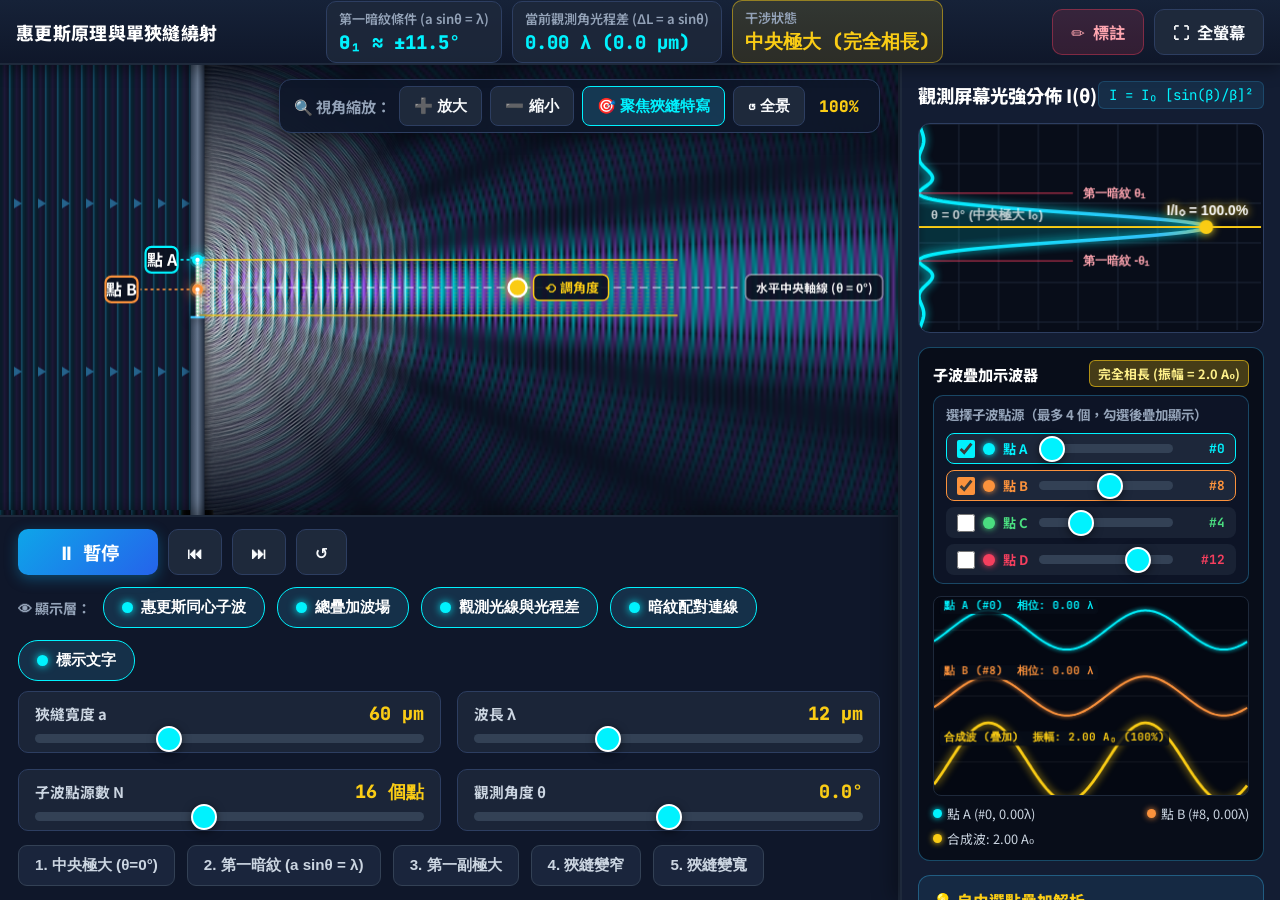
==== huygens-diffraction/index.html @ 98beb850 "Add files via upload" ====
<!DOCTYPE html>
<html lang="zh-TW">

<head>
  <meta charset="UTF-8">
  <meta name="viewport" content="width=device-width, initial-scale=1.0, user-scalable=no">
  <title>單狹縫繞射與惠更斯原理 - 數位黑板教學互動系統</title>
  <link rel="stylesheet" href="style.css">
  <link rel="preconnect" href="https://fonts.googleapis.com">
  <link rel="preconnect" href="https://fonts.gstatic.com" crossorigin>
  <link
    href="https://fonts.googleapis.com/css2?family=Noto+Sans+TC:wght@400;500;700;900&family=JetBrains+Mono:wght@500;700&display=swap"
    rel="stylesheet">
</head>

<body class="dark-board">
  <!-- 頂部黑板導覽與教學狀態列 -->
  <header class="blackboard-header">
    <div class="header-left">

      <h1 class="main-title">惠更斯原理與單狹縫繞射</h1>
    </div>

    <!-- 頂部即時物理狀態指標 -->
    <div class="header-metrics">
      <div class="metric-card" id="metric-condition">
        <span class="metric-label">第一暗紋條件 (a sinθ = λ)</span>
        <span class="metric-val" id="val-first-min">θ₁ ≈ 11.5°</span>
      </div>
      <div class="metric-card" id="metric-path-diff">
        <span class="metric-label">當前觀測角光程差 (ΔL = a sinθ)</span>
        <span class="metric-val" id="val-path-diff">0.00 λ</span>
      </div>
      <div class="metric-card highlight-metric" id="metric-status">
        <span class="metric-label">干涉狀態</span>
        <span class="metric-val" id="val-interference">中央極大 (完全相長)</span>
      </div>
    </div>

    <div class="header-actions">
      <button id="btn-chalk-mode" class="touch-btn mode-btn" title="切換黑板畫筆標註模式">
        <span class="icon">✏️</span> 標註
      </button>
      <button id="btn-fullscreen" class="touch-btn action-btn" title="切換全螢幕展示">
        <span class="icon">⛶</span> 全螢幕
      </button>
    </div>
  </header>

  <!-- 主操作舞台 -->
  <main class="main-stage">
    <!-- 左側主要舞台 (模擬視圖 + 底部控制面板，控制面板寬度僅延伸至中間區域) -->
    <div class="left-stage">
      <!-- 模擬視圖主畫布容器 -->
      <div class="simulation-container" id="sim-container">
        <!-- 主波動畫布 -->
        <canvas id="wave-canvas"></canvas>

        <!-- 黑板畫筆標註層 (老師手寫塗鴉專用) -->
        <canvas id="drawing-canvas"></canvas>

        <!-- 角度與波前引導懸浮圖層 (去除狹縫開口a標示，視野極簡清爽) -->
        <div class="overlay-hud" id="overlay-hud">

        </div>

        <!-- 狹縫特寫與縮放觸控工具列 (專為數位黑板放大觀察設計) -->
        <div class="zoom-toolbar" id="zoom-toolbar">
          <span class="zoom-toolbar-label">🔍 視角縮放：</span>
          <button id="btn-zoom-in" class="zoom-btn" title="放大狹縫區域">➕ 放大</button>
          <button id="btn-zoom-out" class="zoom-btn" title="縮小視角">➖ 縮小</button>
          <button id="btn-focus-slit" class="zoom-btn highlight-zoom" title="特寫放大觀察狹縫開口處 (2.2x)">🎯 聚焦狹縫特寫</button>
          <button id="btn-zoom-reset" class="zoom-btn" title="恢復全景視角">↺ 全景</button>
          <span class="zoom-level-badge" id="zoom-level-text">100%</span>
        </div>

        <!-- 底部非遮擋式教學重點浮動橫幅 (避開主要波場與光線路徑) -->
        <div class="bottom-hud-banner" id="bottom-hud-banner" style="display: none;">
          <span class="banner-badge" id="banner-badge">★ 暗紋相消條件</span>
          <span class="banner-content" id="banner-text">上半部每一點與下半部距離 a/2 的對應點，光程差皆為 λ/2 (相差半波長，反相 180° 完全相消)！</span>
        </div>

        <!-- 浮動黑板板書工具列 (當開啟標註時顯示) -->
        <div class="chalk-toolbar" id="chalk-toolbar" style="display: none;">
          <span class="toolbar-title">🎨 黑板筆觸：</span>
          <button class="color-dot active" data-color="#ffea00" style="background: #ffea00;" title="黃色粉筆"></button>
          <button class="color-dot" data-color="#00f2fe" style="background: #00f2fe;" title="青藍色光線"></button>
          <button class="color-dot" data-color="#ff007f" style="background: #ff007f;" title="粉紅重點筆"></button>
          <button class="color-dot" data-color="#ffffff" style="background: #ffffff;" title="白粉筆"></button>
          <div class="toolbar-sep"></div>
          <button id="btn-clear-chalk" class="touch-btn mini-btn">🧹 清除板書</button>
          <button id="btn-close-chalk" class="touch-btn mini-btn close-btn">✕ 結束板書</button>
        </div>
      </div>

      <!-- 底部大觸控控制面板 (僅佔左側/中間區域，右下方空間保留給右側分析面板) -->
      <footer class="blackboard-controls">
        <!-- 播放控制大按鈕組與視覺圖層開關 (第一列緊湊排布) -->
        <div class="controls-top-row">
          <div class="control-group playback-group">
            <button id="btn-play-pause" class="touch-btn primary-btn" title="播放 / 暫停動畫 (快速鍵：空白鍵 Space)">
              <span class="btn-icon" id="play-icon">⏸</span>
              <span class="btn-text" id="play-text">暫停</span>
            </button>
            <button id="btn-step-prev" class="touch-btn sub-btn" title="上一波形相位微調 (快速鍵：← 方向鍵)">
              ⏮
            </button>
            <button id="btn-step-next" class="touch-btn sub-btn" title="下一波形相位微調 (快速鍵：→ 方向鍵)">
              ⏭
            </button>
            <button id="btn-reset" class="touch-btn sub-btn" title="波形重設 (快速鍵：R)">
              ↺
            </button>
          </div>

          <!-- 視覺顯示模式切換 -->
          <div class="control-group view-modes">
            <span class="group-title">👁 顯示層：</span>
            <button class="toggle-pill active" id="toggle-wavelets" data-layer="wavelets">
              <span class="pill-dot"></span> 惠更斯同心子波
            </button>
            <button class="toggle-pill active" id="toggle-wavefield" data-layer="wavefield">
              <span class="pill-dot"></span> 總疊加波場
            </button>
            <button class="toggle-pill active" id="toggle-rays" data-layer="rays">
              <span class="pill-dot"></span> 觀測光線與光程差
            </button>
            <button class="toggle-pill active" id="toggle-pairing" data-layer="pairing">
              <span class="pill-dot"></span> 暗紋配對連線
            </button>
            <button class="toggle-pill active" id="toggle-labels" data-layer="labels">
              <span class="pill-dot"></span> 標示文字
            </button>
          </div>
        </div>

        <!-- 核心參數調節滑桿 (大按鈕、大把手，適合手指觸控) -->
        <div class="control-group sliders-group">
          <!-- 狹縫寬度 a -->
          <div class="slider-item">
            <div class="slider-header">
              <label for="slider-a">狹縫寬度 a</label>
              <span class="slider-val" id="val-a">60 μm</span>
            </div>
            <input type="range" id="slider-a" min="20" max="140" step="2" value="60" class="touch-slider">
          </div>

          <!-- 光波波長 λ -->
          <div class="slider-item">
            <div class="slider-header">
              <label for="slider-lambda">波長 λ</label>
              <span class="slider-val" id="val-lambda">12 μm</span>
            </div>
            <input type="range" id="slider-lambda" min="6" max="24" step="1" value="12" class="touch-slider">
          </div>

          <!-- 惠更斯子波點源數 N -->
          <div class="slider-item">
            <div class="slider-header">
              <label for="slider-n">子波點源數 N</label>
              <span class="slider-val" id="val-n">16 個點</span>
            </div>
            <input type="range" id="slider-n" min="4" max="32" step="2" value="16" class="touch-slider">
          </div>

          <!-- 觀測角度 θ -->
          <div class="slider-item">
            <div class="slider-header">
              <label for="slider-theta">觀測角度 θ</label>
              <span class="slider-val" id="val-theta">0.0°</span>
            </div>
            <input type="range" id="slider-theta" min="-35" max="35" step="0.1" value="0" class="touch-slider">
          </div>
        </div>

        <!-- 一鍵教學預設情境 (課堂直接點擊切換講課重點) -->
        <div class="control-group presets-group">
          <button class="preset-btn" id="preset-center" data-preset="center">
            1. 中央極大 (θ=0°)
          </button>
          <button class="preset-btn" id="preset-min1" data-preset="min1">
            2. 第一暗紋 (a sinθ = λ)
          </button>
          <button class="preset-btn" id="preset-max1" data-preset="max1">
            3. 第一副極大
          </button>
          <button class="preset-btn" id="preset-narrow" data-preset="narrow">
            4. 狹縫變窄
          </button>
          <button class="preset-btn" id="preset-wide" data-preset="wide">
            5. 狹縫變寬
          </button>
        </div>
      </footer>
    </div>

    <!-- 右側屏幕光強與干涉條紋圖 (向下延伸至視窗底部，大幅釋放右下方空間) -->
    <aside class="screen-panel">
      <div class="panel-header">
        <span class="panel-title">觀測屏幕光強分佈 I(θ)</span>
        <span class="formula-tag">I = I₀ [sin(β)/β]²</span>
      </div>

      <!-- 屏幕光強強度曲線圖 -->
      <div class="intensity-chart-wrap">
        <canvas id="intensity-canvas"></canvas>
      </div>

      <!-- 自由選點子波疊加示波器 (最多4點自由選取，勾選後疊加顯示) -->
      <div class="cancellation-scope-wrap" id="scope-wrap">
        <div class="scope-header">
          <span class="scope-title">子波疊加示波器</span>
          <span class="scope-badge" id="scope-badge">選點觀察</span>
        </div>

        <!-- 4個自由選點控制器 -->
        <div class="free-points-panel" id="free-points-panel">
          <div class="free-points-header">
            <span class="free-points-title">選擇子波點源（最多 4 個，勾選後疊加顯示）</span>
          </div>
          <div class="free-points-grid" id="free-points-grid">
            <!-- 4個點位控制列，由 JS 動態生成 -->
          </div>
        </div>

        <canvas id="scope-canvas" height="200"></canvas>
        <div class="scope-legend" id="scope-legend">
          <!-- 圖例將由 JS 動態更新 -->
        </div>
      </div>

      <!-- 幾何配對分析教學卡片 -->
      <div class="explanation-card" id="explanation-card">
        <div class="card-title">&#128161; 自由選點疊加解析</div>
        <p class="card-desc" id="pairing-text">
          <strong>&#8226; 選取任意子波點源：</strong>可勾選 1～4 個不同位置的點源，觀察其波形與疊加結果。<br>
          <strong>&#8226; 光程差決定相位：</strong>兩點間距離 d，到達遠方角度 θ 時，光程差 ΔL = d·sinθ。<br>
          <strong>&#8226; 第一暗紋條件 (a·sinθ = λ)：</strong>相距 a/2 的兩點光程差恰好為 <code>λ/2</code>，反相相消！<br>
          <strong>&#8226; 第二暗紋 (a·sinθ = 2λ)：</strong>相距 a/2 的兩點光程差為 <code>λ</code>，<strong>同相相長</strong>！
        </p>
      </div>
    </aside>
  </main>

  <script src="app.js"></script>
</body>

</html>
---- huygens-diffraction/style.css ----
/* 數位黑板專屬高對比深色主題與排版系統 */
:root {
  --bg-chalkboard: #0b1120;
  --bg-panel: #131d33;
  --bg-card: rgba(30, 41, 59, 0.85);
  --border-card: #2d3e61;
  --border-focus: #38bdf8;
  
  --text-main: #f8fafc;
  --text-muted: #94a3b8;
  --text-highlight: #38bdf8;

  --accent-cyan: #00f2fe;
  --accent-blue: #4facfe;
  --accent-yellow: #facc15;
  --accent-orange: #fb923c;
  --accent-green: #4ade80;
  --accent-pink: #f43f5e;
  --accent-violet: #a855f7;

  --slit-wall: #64748b;
  --ray-color: rgba(250, 204, 21, 0.85);
  --font-sans: 'Noto Sans TC', system-ui, -apple-system, sans-serif;
  --font-mono: 'JetBrains Mono', monospace;
}

* {
  box-sizing: border-box;
  margin: 0;
  padding: 0;
  user-select: none;
  -webkit-user-select: none;
  touch-action: manipulation;
}

html, body {
  width: 100vw;
  height: 100vh;
  overflow: hidden;
  background-color: var(--bg-chalkboard);
  color: var(--text-main);
  font-family: var(--font-sans);
  display: flex;
  flex-direction: column;
}

/* 頂部黑板標頭 */
.blackboard-header {
  min-height: 60px;
  max-height: 72px;
  height: auto;
  flex-shrink: 0;
  background: linear-gradient(180deg, #162238 0%, #0f172a 100%);
  border-bottom: 2px solid #1e293b;
  display: flex;
  align-items: center;
  justify-content: space-between;
  padding: 0 16px;
  gap: 12px;
  box-shadow: 0 4px 16px rgba(0, 0, 0, 0.4);
  z-index: 20;
  overflow: hidden;
}

.header-left {
  display: flex;
  align-items: center;
  gap: 10px;
  flex-shrink: 1;
  min-width: 0;
  overflow: hidden;
}

.logo-badge {
  display: flex;
  align-items: center;
  gap: 8px;
  background: rgba(56, 189, 248, 0.12);
  border: 1px solid rgba(56, 189, 248, 0.3);
  padding: 6px 14px;
  border-radius: 24px;
}

.chalk-icon {
  font-size: 1.3rem;
  color: var(--accent-cyan);
}

.logo-title {
  font-size: 0.88rem;
  font-weight: 700;
  letter-spacing: 0.5px;
  color: var(--accent-cyan);
}

.main-title {
  font-size: clamp(0.85rem, 1.4vw, 1.35rem);
  font-weight: 800;
  letter-spacing: 0.3px;
  color: #ffffff;
  white-space: nowrap;
  overflow: hidden;
  text-overflow: ellipsis;
}

/* 頂部即時物理指標卡片 (加大字體，教室後方一目了然) */
.header-metrics {
  display: flex;
  align-items: center;
  gap: 10px;
  flex-shrink: 1;
}

.metric-card {
  background: var(--bg-card);
  border: 1.5px solid var(--border-card);
  border-radius: 10px;
  padding: 7px 12px;
  display: flex;
  flex-direction: column;
  min-width: 145px;
  flex-shrink: 1;
}

.metric-label {
  font-size: 0.82rem;
  color: var(--text-muted);
  font-weight: 600;
  margin-bottom: 2px;
}

.metric-val {
  font-family: var(--font-mono);
  font-size: 1.18rem;
  font-weight: 800;
  color: var(--accent-cyan);
}

.highlight-metric {
  border-color: rgba(250, 204, 21, 0.5);
  background: rgba(250, 204, 21, 0.12);
}
.highlight-metric .metric-val {
  color: var(--accent-yellow);
}

/* 頂部功能按鈕 */
.header-actions {
  display: flex;
  gap: 10px;
}

.touch-btn {
  display: inline-flex;
  align-items: center;
  justify-content: center;
  gap: 8px;
  border: none;
  border-radius: 10px;
  cursor: pointer;
  font-family: var(--font-sans);
  font-weight: 700;
  font-size: 1.02rem;
  padding: 10px 18px;
  min-height: 46px;
  transition: all 0.15s ease-out;
}

.mode-btn {
  background: rgba(244, 63, 94, 0.15);
  color: #fda4af;
  border: 1.5px solid rgba(244, 63, 94, 0.4);
}
.mode-btn:hover, .mode-btn.active {
  background: var(--accent-pink);
  color: #fff;
  border-color: var(--accent-pink);
  box-shadow: 0 0 14px rgba(244, 63, 94, 0.5);
}

.action-btn {
  background: #1e293b;
  color: var(--text-main);
  border: 1.5px solid var(--border-card);
}
.action-btn:hover {
  background: #334155;
  border-color: #64748b;
}

/* 主操作舞台 (左側舞台 + 右側屏幕) */
.main-stage {
  flex: 1;
  display: flex;
  position: relative;
  overflow: hidden;
  background-color: var(--bg-chalkboard);
}

/* 左側主要舞台 (模擬視圖 + 底部控制面板) */
.left-stage {
  flex: 1;
  display: flex;
  flex-direction: column;
  overflow: hidden;
  min-width: 0;
  border-right: 2px solid #1e293b;
}

.simulation-container {
  flex: 1;
  position: relative;
  background: radial-gradient(circle at 35% 50%, #0d1527 0%, #070c17 100%);
  overflow: hidden;
  cursor: grab;
  min-height: 0;
}
.simulation-container:active {
  cursor: grabbing;
}

#wave-canvas, #drawing-canvas {
  position: absolute;
  top: 0;
  left: 0;
  width: 100%;
  height: 100%;
  display: block;
}

#drawing-canvas {
  pointer-events: none;
  z-index: 10;
}
#drawing-canvas.drawing-active {
  pointer-events: auto;
  cursor: crosshair;
}

/* 浮動 HUD 標籤 (加大字體) */
.overlay-hud {
  position: absolute;
  top: 14px;
  left: 18px;
  z-index: 8;
  pointer-events: none;
  display: flex;
  gap: 16px;
}

.wave-incoming-badge, .slit-badge {
  background: rgba(15, 23, 42, 0.85);
  border: 1.5px solid rgba(56, 189, 248, 0.35);
  padding: 8px 16px;
  border-radius: 10px;
  font-size: 1rem;
  font-weight: 700;
  color: var(--accent-cyan);
  backdrop-filter: blur(8px);
}

/* 狹縫視角縮放工具列 */
.zoom-toolbar {
  position: absolute;
  top: 14px;
  right: 18px;
  z-index: 12;
  display: flex;
  align-items: center;
  gap: 8px;
  background: rgba(15, 23, 42, 0.92);
  border: 1.5px solid #2d3e61;
  border-radius: 12px;
  padding: 6px 14px;
  backdrop-filter: blur(10px);
  box-shadow: 0 4px 16px rgba(0, 0, 0, 0.45);
}

.zoom-toolbar-label {
  font-size: 0.95rem;
  font-weight: 700;
  color: var(--text-muted);
}

.zoom-btn {
  background: #1e293b;
  color: var(--text-main);
  border: 1px solid var(--border-card);
  border-radius: 8px;
  padding: 6px 14px;
  font-size: 0.95rem;
  font-weight: 700;
  cursor: pointer;
  transition: all 0.15s ease;
  min-height: 40px;
}
.zoom-btn:hover {
  background: #334155;
  border-color: var(--accent-cyan);
}
.highlight-zoom {
  background: rgba(56, 189, 248, 0.2);
  color: var(--accent-cyan);
  border-color: var(--accent-cyan);
}
.highlight-zoom:hover {
  background: var(--accent-cyan);
  color: #0b1120;
}
.zoom-level-badge {
  font-family: var(--font-mono);
  font-size: 1rem;
  font-weight: 800;
  color: var(--accent-yellow);
  min-width: 52px;
  text-align: center;
}

/* 底部非遮擋式教學浮動橫幅 */
.bottom-hud-banner {
  position: absolute;
  bottom: 16px;
  left: 20px;
  right: 20px;
  max-width: 820px;
  z-index: 12;
  background: rgba(15, 23, 42, 0.94);
  border: 1.5px solid rgba(244, 63, 94, 0.65);
  border-radius: 12px;
  padding: 10px 18px;
  display: flex;
  align-items: center;
  gap: 14px;
  backdrop-filter: blur(10px);
  box-shadow: 0 6px 20px rgba(0, 0, 0, 0.5);
  pointer-events: none;
}

.banner-badge {
  background: rgba(244, 63, 94, 0.25);
  border: 1px solid rgba(244, 63, 94, 0.6);
  color: #fda4af;
  font-size: 0.95rem;
  font-weight: 800;
  padding: 4px 10px;
  border-radius: 6px;
  white-space: nowrap;
}

.banner-content {
  font-size: 1.02rem;
  font-weight: 600;
  color: #f1f5f9;
  line-height: 1.45;
}

/* 黑板塗鴉工具列 */
.chalk-toolbar {
  position: absolute;
  top: 66px;
  right: 18px;
  z-index: 25;
  background: rgba(15, 23, 42, 0.94);
  border: 2px solid var(--accent-pink);
  border-radius: 14px;
  padding: 10px 16px;
  display: flex;
  align-items: center;
  gap: 12px;
  box-shadow: 0 8px 24px rgba(0, 0, 0, 0.6);
  backdrop-filter: blur(12px);
}

.toolbar-title {
  font-size: 0.95rem;
  font-weight: 700;
  color: #fff;
}

.color-dot {
  width: 34px;
  height: 34px;
  border-radius: 50%;
  border: 2px solid transparent;
  cursor: pointer;
  transition: transform 0.15s ease;
}
.color-dot.active {
  transform: scale(1.22);
  border-color: #ffffff;
  box-shadow: 0 0 10px rgba(255, 255, 255, 0.8);
}

.toolbar-sep {
  width: 1px;
  height: 24px;
  background: rgba(255, 255, 255, 0.2);
}

.mini-btn {
  padding: 6px 12px;
  font-size: 0.9rem;
  min-height: 36px;
  background: #334155;
  color: #fff;
}
.mini-btn:hover {
  background: #475569;
}
.close-btn {
  background: rgba(244, 63, 94, 0.2);
  color: #fda4af;
  border: 1px solid rgba(244, 63, 94, 0.5);
}

/* 右側屏幕光強面板 (延伸至視窗底部，大幅釋放右下方空間) */
.screen-panel {
  width: 440px;
  background: var(--bg-panel);
  border-left: 2px solid #1e293b;
  display: flex;
  flex-direction: column;
  padding: 16px;
  gap: 14px;
  z-index: 15;
  box-shadow: -6px 0 20px rgba(0, 0, 0, 0.35);
  overflow-y: auto;
  flex-shrink: 0;
}

.screen-panel::-webkit-scrollbar {
  width: 6px;
}
.screen-panel::-webkit-scrollbar-thumb {
  background: #334155;
  border-radius: 3px;
}

.panel-header {
  display: flex;
  justify-content: space-between;
  align-items: center;
}

.panel-title {
  font-size: 1.15rem;
  font-weight: 800;
  color: #ffffff;
}

.formula-tag {
  font-family: var(--font-mono);
  font-size: 0.88rem;
  color: var(--accent-cyan);
  background: rgba(56, 189, 248, 0.1);
  padding: 4px 10px;
  border-radius: 6px;
  border: 1px solid rgba(56, 189, 248, 0.2);
}

/* 光強曲線繪製區 (放大) */
.intensity-chart-wrap {
  min-height: 210px;
  max-height: 260px;
  background: #080d19;
  border: 1px solid var(--border-card);
  border-radius: 12px;
  position: relative;
  overflow: hidden;
}

#intensity-canvas {
  width: 100%;
  height: 100%;
  display: block;
}

/* 子波疊加示波器 (自由選點，加高至 200px) */
.cancellation-scope-wrap {
  background: #080d19;
  border: 1.5px solid rgba(56, 189, 248, 0.35);
  border-radius: 12px;
  padding: 12px 14px;
  display: flex;
  flex-direction: column;
  gap: 8px;
}

.scope-header {
  display: flex;
  justify-content: space-between;
  align-items: center;
}

.scope-title {
  font-size: 0.95rem;
  font-weight: 800;
  color: #ffffff;
}

.scope-badge {
  font-size: 0.8rem;
  font-weight: 700;
  padding: 3px 8px;
  border-radius: 6px;
  background: rgba(244, 63, 94, 0.25);
  color: #fda4af;
  border: 1px solid rgba(244, 63, 94, 0.5);
}

.scope-badge.constructive {
  background: rgba(250, 204, 21, 0.25);
  color: #fef08a;
  border-color: rgba(250, 204, 21, 0.5);
}

/* 自由選點面板 */
.free-points-panel {
  background: rgba(15, 23, 42, 0.85);
  border: 1.5px solid rgba(56, 189, 248, 0.3);
  border-radius: 10px;
  padding: 8px 12px;
  display: flex;
  flex-direction: column;
  gap: 7px;
  pointer-events: auto !important;
}

.free-points-header {
  display: flex;
  justify-content: space-between;
  align-items: center;
  margin-bottom: 2px;
}

.free-points-title {
  font-size: 0.84rem;
  font-weight: 700;
  color: #94a3b8;
}

/* 每個選點列 */
.free-points-grid {
  display: flex;
  flex-direction: column;
  gap: 6px;
  pointer-events: auto !important;
}

.fp-row {
  display: flex;
  align-items: center;
  gap: 8px;
  background: rgba(30, 41, 59, 0.7);
  border: 1.5px solid transparent;
  border-radius: 8px;
  padding: 5px 10px;
  transition: border-color 0.15s ease, background 0.15s ease;
  pointer-events: auto !important;
  user-select: auto !important;
  -webkit-user-select: auto !important;
}

.fp-row.fp-enabled {
  border-color: var(--fp-color, rgba(56,189,248,0.5));
  background: rgba(30, 41, 59, 0.95);
}

.fp-checkbox {
  width: 18px;
  height: 18px;
  cursor: pointer;
  accent-color: var(--fp-color, var(--accent-cyan));
  flex-shrink: 0;
  pointer-events: auto !important;
}

.fp-color-swatch {
  width: 12px;
  height: 12px;
  border-radius: 50%;
  flex-shrink: 0;
  box-shadow: 0 0 6px var(--fp-color, #00f2fe);
}

.fp-label {
  font-size: 0.82rem;
  font-weight: 700;
  color: #cbd5e1;
  min-width: 28px;
  flex-shrink: 0;
  cursor: pointer;
  pointer-events: auto !important;
  user-select: auto !important;
}

.fp-slider {
  flex: 1;
  min-width: 0;
  cursor: pointer;
  pointer-events: auto !important;
  touch-action: pan-x !important;
}

.fp-val {
  font-family: var(--font-mono);
  font-size: 0.8rem;
  font-weight: 700;
  color: var(--fp-color, var(--accent-cyan));
  min-width: 44px;
  text-align: right;
  flex-shrink: 0;
  user-select: auto !important;
}

#scope-canvas {
  width: 100%;
  height: 200px;
  border-radius: 8px;
  background: #040812;
  border: 1px solid #1e293b;
  display: block;
  margin-top: 4px;
}

.scope-legend {
  display: flex;
  justify-content: space-between;
  align-items: center;
  flex-wrap: wrap;
  gap: 6px;
  font-size: 0.8rem;
  color: #cbd5e1;
}

.legend-item {
  display: flex;
  align-items: center;
  gap: 5px;
}

.dot-indicator {
  width: 9px;
  height: 9px;
  border-radius: 50%;
  display: inline-block;
}

.dot-cyan { background: #00f2fe; box-shadow: 0 0 6px #00f2fe; }
.dot-orange { background: #fb923c; box-shadow: 0 0 6px #fb923c; }
.dot-green { background: #4ade80; box-shadow: 0 0 6px #4ade80; }
.dot-pink { background: #f43f5e; box-shadow: 0 0 6px #f43f5e; }
.dot-yellow { background: #facc15; box-shadow: 0 0 6px #facc15; }

/* 教學重點卡片 (加大字體) */
.explanation-card {
  background: rgba(56, 189, 248, 0.08);
  border: 1.5px solid rgba(56, 189, 248, 0.35);
  border-radius: 12px;
  padding: 12px 14px;
  line-height: 1.6;
}

.card-title {
  font-size: 0.98rem;
  font-weight: 800;
  color: var(--accent-yellow);
  margin-bottom: 8px;
}

.card-desc {
  font-size: 0.92rem;
  color: #e2e8f0;
}

.card-desc strong {
  color: var(--accent-cyan);
}

.card-desc code {
  font-family: var(--font-mono);
  background: rgba(255, 255, 255, 0.12);
  padding: 2px 6px;
  border-radius: 4px;
  font-weight: 700;
  color: #fef08a;
}

/* ⇒ 箭頭符號 (保證在所有字型下顯示清晰) */
.card-arrow {
  font-family: 'JetBrains Mono', 'Noto Sans TC', Arial, sans-serif;
  font-size: 1.05rem;
  font-weight: 900;
  color: var(--accent-yellow);
  margin: 0 2px;
}

/* 底部大觸控控制面板 (僅延伸至中央，右方留白給屏幕分析面板) */
.blackboard-controls {
  background: #0f172a;
  border-top: 2px solid #1e293b;
  padding: 12px 18px 14px 18px;
  display: flex;
  flex-direction: column;
  gap: 10px;
  z-index: 15;
  box-shadow: 0 -4px 16px rgba(0, 0, 0, 0.4);
  flex-shrink: 0;
}

.controls-top-row {
  display: flex;
  align-items: center;
  justify-content: space-between;
  flex-wrap: wrap;
  gap: 12px;
}

.control-group {
  display: flex;
  align-items: center;
  flex-wrap: wrap;
  gap: 12px;
}

.group-title {
  font-size: 0.88rem;
  font-weight: 700;
  color: var(--text-muted);
}

/* 播放控制 */
.playback-group {
  gap: 10px;
}

.primary-btn {
  background: linear-gradient(135deg, #0ea5e9 0%, #2563eb 100%);
  color: #fff;
  min-width: 140px;
  font-size: 1.15rem;
  box-shadow: 0 4px 14px rgba(14, 165, 233, 0.35);
}
.primary-btn:hover {
  background: linear-gradient(135deg, #38bdf8 0%, #3b82f6 100%);
  transform: translateY(-1px);
}
.primary-btn.paused {
  background: linear-gradient(135deg, #10b981 0%, #059669 100%);
  box-shadow: 0 4px 14px rgba(16, 185, 129, 0.35);
}

.sub-btn {
  background: #1e293b;
  color: var(--text-main);
  border: 1px solid var(--border-card);
  padding: 10px 18px;
  font-size: 0.98rem;
  font-weight: 700;
}
.sub-btn:hover {
  background: #334155;
  border-color: #64748b;
}

/* 顯示層膠囊按鈕 (Toggle Pill) */
.toggle-pill {
  display: inline-flex;
  align-items: center;
  gap: 8px;
  background: #1e293b;
  color: var(--text-muted);
  border: 1.5px solid var(--border-card);
  border-radius: 20px;
  padding: 9px 18px;
  font-size: 0.96rem;
  font-weight: 700;
  cursor: pointer;
  transition: all 0.15s ease;
}

.pill-dot {
  width: 11px;
  height: 11px;
  border-radius: 50%;
  background: #64748b;
  transition: background 0.15s;
}

.toggle-pill.active {
  background: rgba(56, 189, 248, 0.15);
  color: #ffffff;
  border-color: var(--accent-cyan);
}
.toggle-pill.active .pill-dot {
  background: var(--accent-cyan);
  box-shadow: 0 0 8px var(--accent-cyan);
}

/* 滑桿控制組 (Touch Sliders) */
.sliders-group {
  display: grid;
  grid-template-columns: repeat(4, 1fr);
  gap: 16px;
  width: 100%;
}

.slider-item {
  background: var(--bg-card);
  border: 1.5px solid var(--border-card);
  border-radius: 10px;
  padding: 9px 16px;
  display: flex;
  flex-direction: column;
  gap: 8px;
}

.slider-header {
  display: flex;
  justify-content: space-between;
  align-items: center;
}

.slider-header label {
  font-size: 0.92rem;
  font-weight: 700;
  color: #cbd5e1;
}

.slider-val {
  font-family: var(--font-mono);
  font-size: 1.15rem;
  font-weight: 800;
  color: var(--accent-yellow);
}

.touch-slider {
  -webkit-appearance: none;
  width: 100%;
  height: 9px;
  border-radius: 5px;
  background: #334155;
  outline: none;
  cursor: pointer;
}

.touch-slider::-webkit-slider-thumb {
  -webkit-appearance: none;
  appearance: none;
  width: 26px;
  height: 26px;
  border-radius: 50%;
  background: var(--accent-cyan);
  cursor: pointer;
  border: 2.5px solid #ffffff;
  box-shadow: 0 2px 8px rgba(0, 0, 0, 0.5);
  transition: transform 0.1s;
}

.touch-slider::-webkit-slider-thumb:hover, 
.touch-slider::-webkit-slider-thumb:active {
  transform: scale(1.25);
  background: #38bdf8;
}

/* 一鍵教學預設情境按鈕 */
.presets-group {
  padding-top: 4px;
}

.preset-btn {
  background: #1a253c;
  color: #cbd5e1;
  border: 1.5px solid #334155;
  border-radius: 9px;
  padding: 9px 16px;
  font-size: 0.95rem;
  font-weight: 700;
  cursor: pointer;
  transition: all 0.15s ease;
}

.preset-btn:hover {
  background: #253350;
  border-color: var(--accent-cyan);
  color: #ffffff;
}

.preset-btn.active {
  background: rgba(250, 204, 21, 0.15);
  border-color: var(--accent-yellow);
  color: var(--accent-yellow);
  font-weight: 700;
}

/* 響應式優化 (針對不同解析度黑板) */
@media (max-width: 1280px) {
  .screen-panel {
    width: 380px;
  }
  .sliders-group {
    grid-template-columns: repeat(2, 1fr);
  }
}

@media (max-width: 900px) {
  .blackboard-header {
    height: auto;
    flex-wrap: wrap;
    padding: 10px 14px;
  }
  .main-stage {
    flex-direction: column;
    overflow-y: auto;
  }
  .left-stage {
    border-right: none;
    flex-shrink: 0;
  }
  .simulation-container {
    height: 420px;
  }
  .screen-panel {
    width: 100%;
    height: auto;
    border-left: none;
    border-top: 2px solid #1e293b;
  }
}
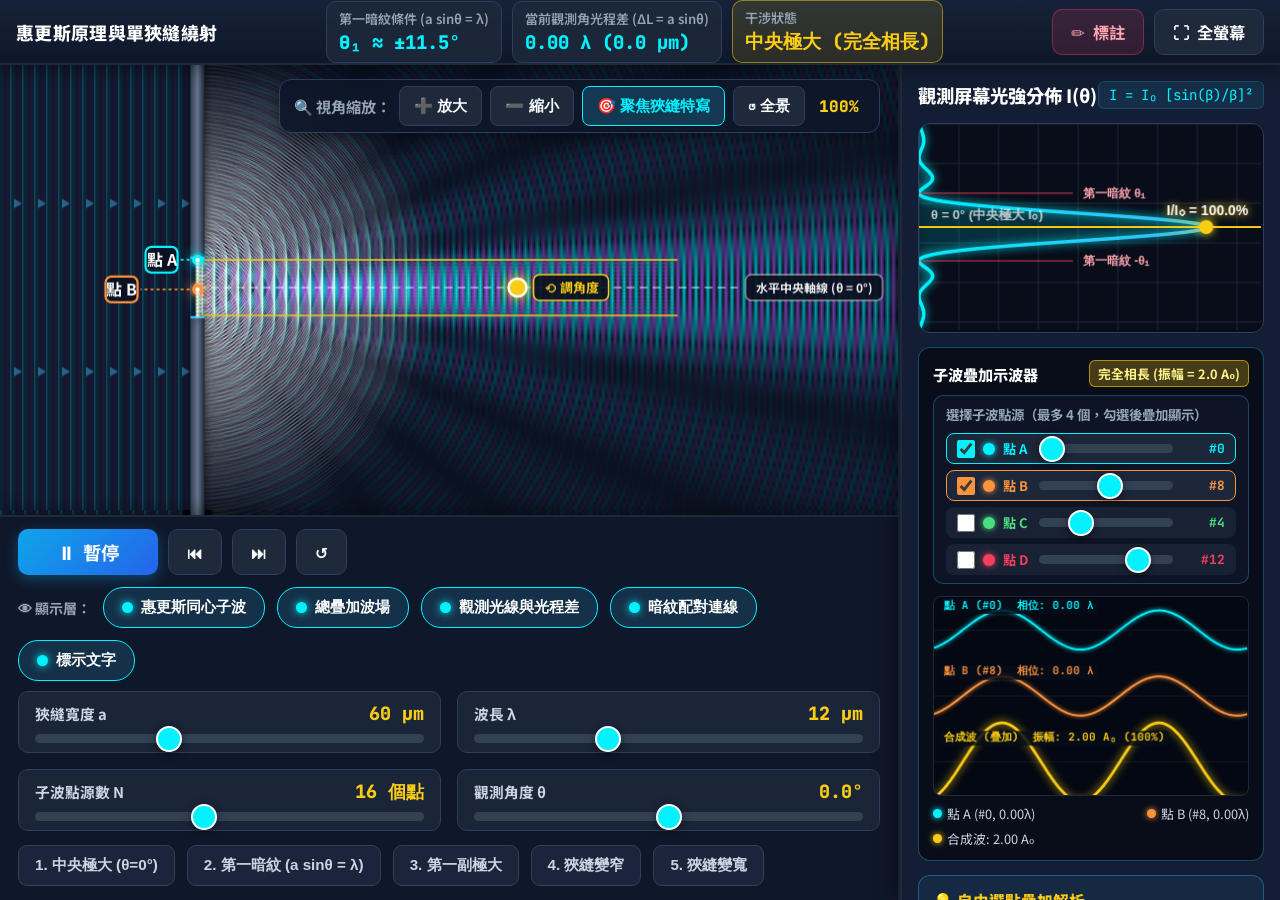
==== commit 9ff1d479: "Update index.html" ====
--- a/huygens-diffraction/index.html
+++ b/huygens-diffraction/index.html
@@ -4,7 +4,7 @@
 <head>
   <meta charset="UTF-8">
   <meta name="viewport" content="width=device-width, initial-scale=1.0, user-scalable=no">
-  <title>單狹縫繞射與惠更斯原理 - 數位黑板教學互動系統</title>
+  <title>單狹縫繞射與惠更斯原理</title>
   <link rel="stylesheet" href="style.css">
   <link rel="preconnect" href="https://fonts.googleapis.com">
   <link rel="preconnect" href="https://fonts.gstatic.com" crossorigin>
@@ -245,4 +245,4 @@
   <script src="app.js"></script>
 </body>
 
-</html>+</html>
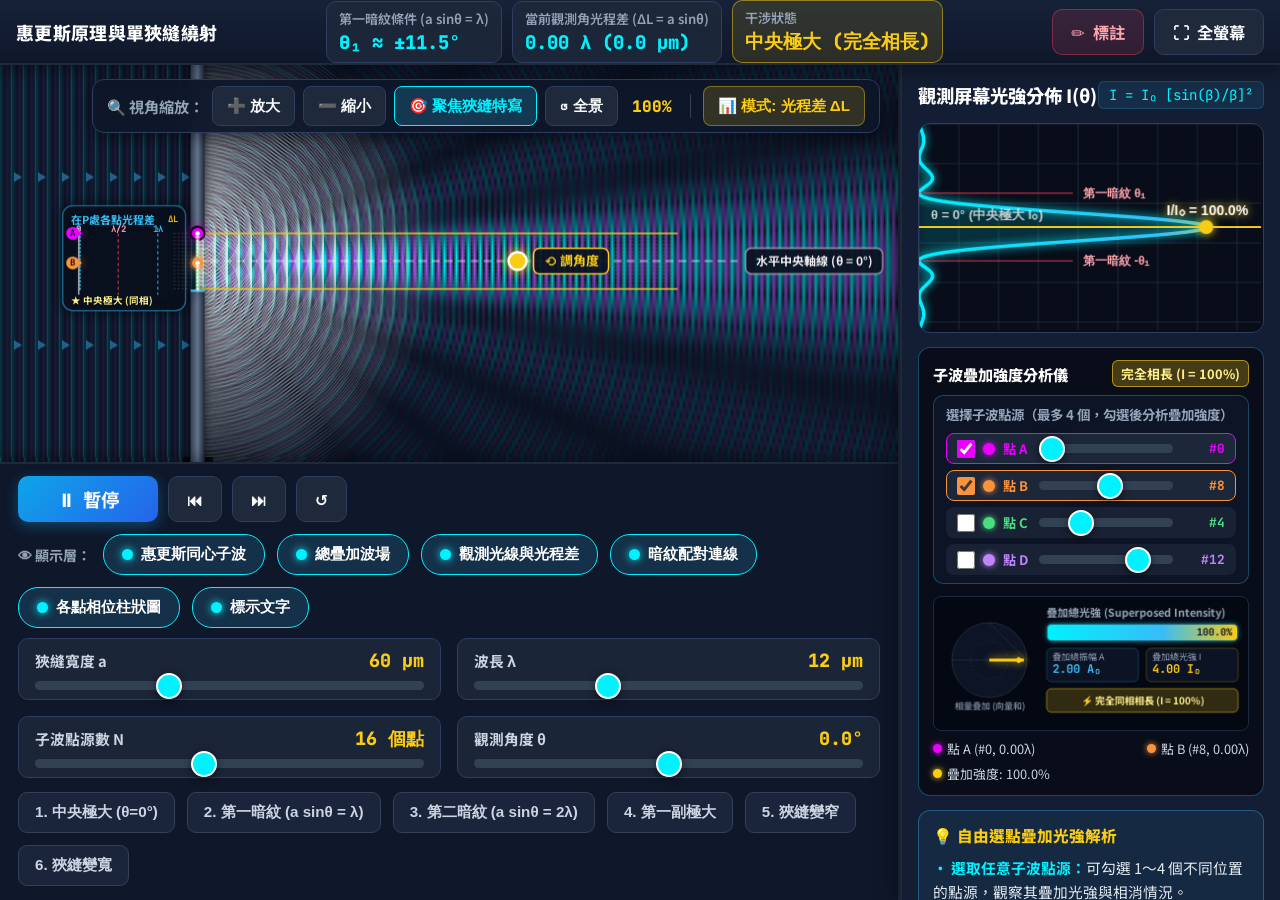
==== commit b7474e98: "update: 更新惠更斯模擬器 v1.10 (光強儀表與介面優化)" ====
--- a/huygens-diffraction/index.html
+++ b/huygens-diffraction/index.html
@@ -4,7 +4,7 @@
 <head>
   <meta charset="UTF-8">
   <meta name="viewport" content="width=device-width, initial-scale=1.0, user-scalable=no">
-  <title>單狹縫繞射與惠更斯原理</title>
+  <title>單狹縫繞射與惠更斯原理 - 數位黑板教學互動系統</title>
   <link rel="stylesheet" href="style.css">
   <link rel="preconnect" href="https://fonts.googleapis.com">
   <link rel="preconnect" href="https://fonts.gstatic.com" crossorigin>
@@ -72,6 +72,8 @@
           <button id="btn-focus-slit" class="zoom-btn highlight-zoom" title="特寫放大觀察狹縫開口處 (2.2x)">🎯 聚焦狹縫特寫</button>
           <button id="btn-zoom-reset" class="zoom-btn" title="恢復全景視角">↺ 全景</button>
           <span class="zoom-level-badge" id="zoom-level-text">100%</span>
+          <span class="toolbar-sep-v"></span>
+          <button id="btn-phasebar-mode" class="zoom-btn phase-mode-btn" title="切換狹縫左側柱狀圖模式：光程差 ΔL ↔ 即時波動位移 cos φ">📊 模式: 光程差 ΔL</button>
         </div>
 
         <!-- 底部非遮擋式教學重點浮動橫幅 (避開主要波場與光線路徑) -->
@@ -128,6 +130,9 @@
             <button class="toggle-pill active" id="toggle-pairing" data-layer="pairing">
               <span class="pill-dot"></span> 暗紋配對連線
             </button>
+            <button class="toggle-pill active" id="toggle-phasebars" data-layer="phasebars" title="顯示/隱藏狹縫左側各點到達螢幕相位柱狀圖">
+              <span class="pill-dot"></span> 各點相位柱狀圖
+            </button>
             <button class="toggle-pill active" id="toggle-labels" data-layer="labels">
               <span class="pill-dot"></span> 標示文字
             </button>
@@ -181,14 +186,17 @@
           <button class="preset-btn" id="preset-min1" data-preset="min1">
             2. 第一暗紋 (a sinθ = λ)
           </button>
+          <button class="preset-btn" id="preset-min2" data-preset="min2">
+            3. 第二暗紋 (a sinθ = 2λ)
+          </button>
           <button class="preset-btn" id="preset-max1" data-preset="max1">
-            3. 第一副極大
+            4. 第一副極大
           </button>
           <button class="preset-btn" id="preset-narrow" data-preset="narrow">
-            4. 狹縫變窄
+            5. 狹縫變窄
           </button>
           <button class="preset-btn" id="preset-wide" data-preset="wide">
-            5. 狹縫變寬
+            6. 狹縫變寬
           </button>
         </div>
       </footer>
@@ -206,24 +214,24 @@
         <canvas id="intensity-canvas"></canvas>
       </div>
 
-      <!-- 自由選點子波疊加示波器 (最多4點自由選取，勾選後疊加顯示) -->
+      <!-- 自由選點子波疊加強度分析儀 (最多4點自由選取，顯示疊加光強) -->
       <div class="cancellation-scope-wrap" id="scope-wrap">
         <div class="scope-header">
-          <span class="scope-title">子波疊加示波器</span>
+          <span class="scope-title">子波疊加強度分析儀</span>
           <span class="scope-badge" id="scope-badge">選點觀察</span>
         </div>
 
         <!-- 4個自由選點控制器 -->
         <div class="free-points-panel" id="free-points-panel">
           <div class="free-points-header">
-            <span class="free-points-title">選擇子波點源（最多 4 個，勾選後疊加顯示）</span>
+            <span class="free-points-title">選擇子波點源（最多 4 個，勾選後分析疊加強度）</span>
           </div>
           <div class="free-points-grid" id="free-points-grid">
             <!-- 4個點位控制列，由 JS 動態生成 -->
           </div>
         </div>
 
-        <canvas id="scope-canvas" height="200"></canvas>
+        <canvas id="scope-canvas" height="135"></canvas>
         <div class="scope-legend" id="scope-legend">
           <!-- 圖例將由 JS 動態更新 -->
         </div>
@@ -231,12 +239,12 @@
 
       <!-- 幾何配對分析教學卡片 -->
       <div class="explanation-card" id="explanation-card">
-        <div class="card-title">&#128161; 自由選點疊加解析</div>
+        <div class="card-title">&#128161; 自由選點疊加光強解析</div>
         <p class="card-desc" id="pairing-text">
-          <strong>&#8226; 選取任意子波點源：</strong>可勾選 1～4 個不同位置的點源，觀察其波形與疊加結果。<br>
+          <strong>&#8226; 選取任意子波點源：</strong>可勾選 1～4 個不同位置的點源，觀察其疊加光強與相消情況。<br>
           <strong>&#8226; 光程差決定相位：</strong>兩點間距離 d，到達遠方角度 θ 時，光程差 ΔL = d·sinθ。<br>
-          <strong>&#8226; 第一暗紋條件 (a·sinθ = λ)：</strong>相距 a/2 的兩點光程差恰好為 <code>λ/2</code>，反相相消！<br>
-          <strong>&#8226; 第二暗紋 (a·sinθ = 2λ)：</strong>相距 a/2 的兩點光程差為 <code>λ</code>，<strong>同相相長</strong>！
+          <strong>&#8226; 第一暗紋條件 (a·sinθ = λ)：</strong>相距 a/2 的兩點光程差恰好為 <code>λ/2</code>，反相相消（疊加光強為 0）！<br>
+          <strong>&#8226; 第二暗紋 (a·sinθ = 2λ)：</strong>相距 a/2 的兩點光程差為 <code>λ</code> 同相相長；相距 a/4 的兩點光程差為 <code>λ/2</code> 反相相消！
         </p>
       </div>
     </aside>
@@ -245,4 +253,4 @@
   <script src="app.js"></script>
 </body>
 
-</html>
+</html>
--- a/huygens-diffraction/style.css
+++ b/huygens-diffraction/style.css
@@ -314,6 +314,21 @@
   color: var(--accent-yellow);
   min-width: 52px;
   text-align: center;
+}
+.toolbar-sep-v {
+  width: 1.5px;
+  height: 24px;
+  background: #334155;
+  margin: 0 4px;
+}
+.phase-mode-btn {
+  background: rgba(250, 204, 21, 0.15);
+  color: var(--accent-yellow);
+  border-color: rgba(250, 204, 21, 0.4);
+}
+.phase-mode-btn:hover {
+  background: rgba(250, 204, 21, 0.3);
+  border-color: var(--accent-yellow);
 }
 
 /* 底部非遮擋式教學浮動橫幅 */
@@ -615,7 +630,7 @@
 
 #scope-canvas {
   width: 100%;
-  height: 200px;
+  height: 135px;
   border-radius: 8px;
   background: #040812;
   border: 1px solid #1e293b;
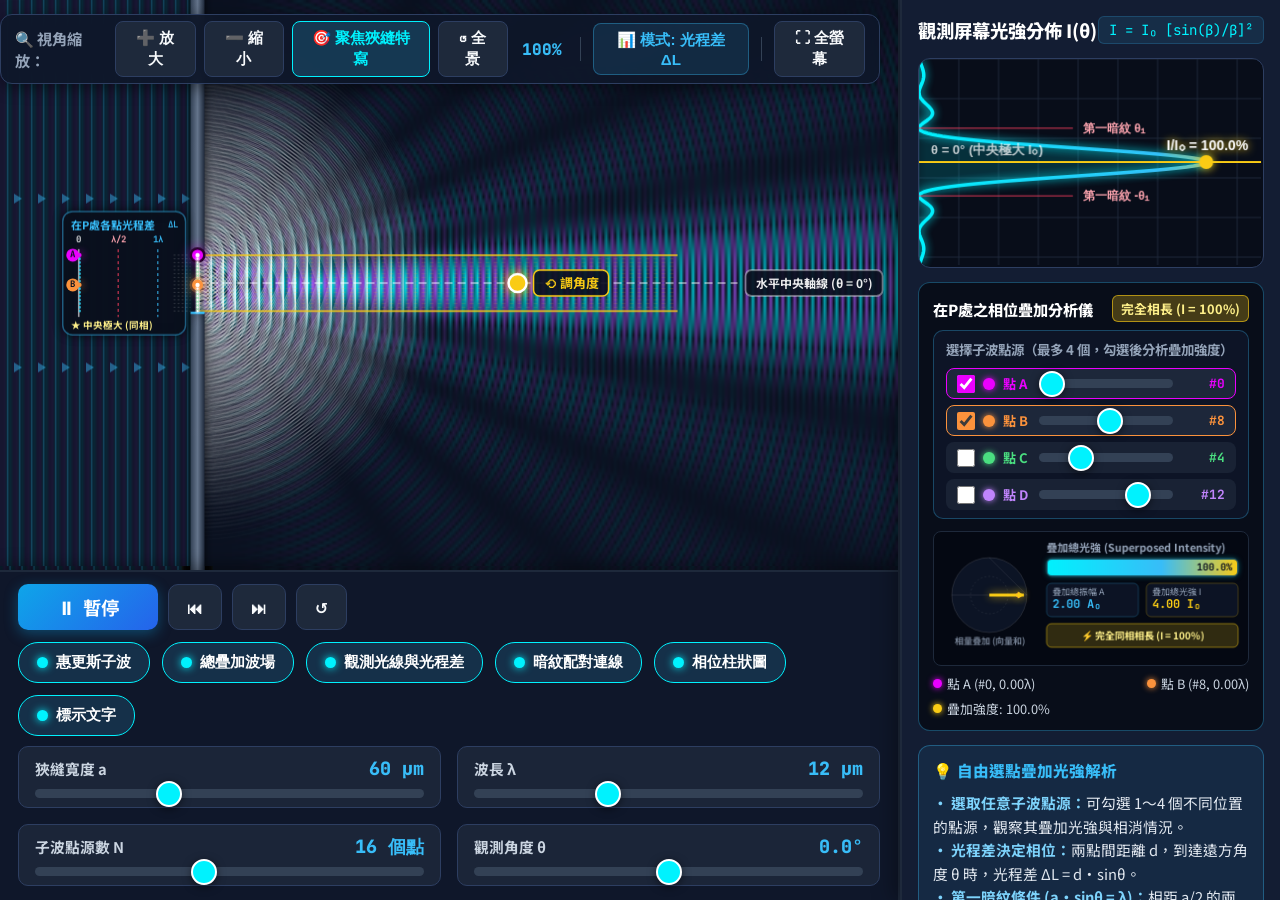
==== commit 189a0f97: "1.11 減色彩 刪頂部列" ====
--- a/huygens-diffraction/index.html
+++ b/huygens-diffraction/index.html
@@ -14,55 +14,17 @@
 </head>
 
 <body class="dark-board">
-  <!-- 頂部黑板導覽與教學狀態列 -->
-  <header class="blackboard-header">
-    <div class="header-left">
-
-      <h1 class="main-title">惠更斯原理與單狹縫繞射</h1>
-    </div>
-
-    <!-- 頂部即時物理狀態指標 -->
-    <div class="header-metrics">
-      <div class="metric-card" id="metric-condition">
-        <span class="metric-label">第一暗紋條件 (a sinθ = λ)</span>
-        <span class="metric-val" id="val-first-min">θ₁ ≈ 11.5°</span>
-      </div>
-      <div class="metric-card" id="metric-path-diff">
-        <span class="metric-label">當前觀測角光程差 (ΔL = a sinθ)</span>
-        <span class="metric-val" id="val-path-diff">0.00 λ</span>
-      </div>
-      <div class="metric-card highlight-metric" id="metric-status">
-        <span class="metric-label">干涉狀態</span>
-        <span class="metric-val" id="val-interference">中央極大 (完全相長)</span>
-      </div>
-    </div>
-
-    <div class="header-actions">
-      <button id="btn-chalk-mode" class="touch-btn mode-btn" title="切換黑板畫筆標註模式">
-        <span class="icon">✏️</span> 標註
-      </button>
-      <button id="btn-fullscreen" class="touch-btn action-btn" title="切換全螢幕展示">
-        <span class="icon">⛶</span> 全螢幕
-      </button>
-    </div>
-  </header>
-
-  <!-- 主操作舞台 -->
+  <!-- 主操作舞台 (已移除頂部導覽列與指標，最大化畫布展示空間) -->
   <main class="main-stage">
-    <!-- 左側主要舞台 (模擬視圖 + 底部控制面板，控制面板寬度僅延伸至中間區域) -->
+    <!-- 左側主要舞台 (模擬視圖 + 底部控制面板) -->
     <div class="left-stage">
       <!-- 模擬視圖主畫布容器 -->
       <div class="simulation-container" id="sim-container">
         <!-- 主波動畫布 -->
         <canvas id="wave-canvas"></canvas>
 
-        <!-- 黑板畫筆標註層 (老師手寫塗鴉專用) -->
-        <canvas id="drawing-canvas"></canvas>
-
-        <!-- 角度與波前引導懸浮圖層 (去除狹縫開口a標示，視野極簡清爽) -->
-        <div class="overlay-hud" id="overlay-hud">
-
-        </div>
+        <!-- 角度與波前引導懸浮圖層 -->
+        <div class="overlay-hud" id="overlay-hud"></div>
 
         <!-- 狹縫特寫與縮放觸控工具列 (專為數位黑板放大觀察設計) -->
         <div class="zoom-toolbar" id="zoom-toolbar">
@@ -73,25 +35,16 @@
           <button id="btn-zoom-reset" class="zoom-btn" title="恢復全景視角">↺ 全景</button>
           <span class="zoom-level-badge" id="zoom-level-text">100%</span>
           <span class="toolbar-sep-v"></span>
-          <button id="btn-phasebar-mode" class="zoom-btn phase-mode-btn" title="切換狹縫左側柱狀圖模式：光程差 ΔL ↔ 即時波動位移 cos φ">📊 模式: 光程差 ΔL</button>
+          <button id="btn-phasebar-mode" class="zoom-btn phase-mode-btn" title="切換狹縫左側柱狀圖模式：光程差 ΔL ↔ 即時波動位移 cos φ">📊
+            模式: 光程差 ΔL</button>
+          <span class="toolbar-sep-v"></span>
+          <button id="btn-fullscreen" class="zoom-btn" title="切換全螢幕展示">⛶ 全螢幕</button>
         </div>
 
         <!-- 底部非遮擋式教學重點浮動橫幅 (避開主要波場與光線路徑) -->
         <div class="bottom-hud-banner" id="bottom-hud-banner" style="display: none;">
           <span class="banner-badge" id="banner-badge">★ 暗紋相消條件</span>
           <span class="banner-content" id="banner-text">上半部每一點與下半部距離 a/2 的對應點，光程差皆為 λ/2 (相差半波長，反相 180° 完全相消)！</span>
-        </div>
-
-        <!-- 浮動黑板板書工具列 (當開啟標註時顯示) -->
-        <div class="chalk-toolbar" id="chalk-toolbar" style="display: none;">
-          <span class="toolbar-title">🎨 黑板筆觸：</span>
-          <button class="color-dot active" data-color="#ffea00" style="background: #ffea00;" title="黃色粉筆"></button>
-          <button class="color-dot" data-color="#00f2fe" style="background: #00f2fe;" title="青藍色光線"></button>
-          <button class="color-dot" data-color="#ff007f" style="background: #ff007f;" title="粉紅重點筆"></button>
-          <button class="color-dot" data-color="#ffffff" style="background: #ffffff;" title="白粉筆"></button>
-          <div class="toolbar-sep"></div>
-          <button id="btn-clear-chalk" class="touch-btn mini-btn">🧹 清除板書</button>
-          <button id="btn-close-chalk" class="touch-btn mini-btn close-btn">✕ 結束板書</button>
         </div>
       </div>
 
@@ -117,9 +70,9 @@
 
           <!-- 視覺顯示模式切換 -->
           <div class="control-group view-modes">
-            <span class="group-title">👁 顯示層：</span>
+
             <button class="toggle-pill active" id="toggle-wavelets" data-layer="wavelets">
-              <span class="pill-dot"></span> 惠更斯同心子波
+              <span class="pill-dot"></span> 惠更斯子波
             </button>
             <button class="toggle-pill active" id="toggle-wavefield" data-layer="wavefield">
               <span class="pill-dot"></span> 總疊加波場
@@ -130,8 +83,9 @@
             <button class="toggle-pill active" id="toggle-pairing" data-layer="pairing">
               <span class="pill-dot"></span> 暗紋配對連線
             </button>
-            <button class="toggle-pill active" id="toggle-phasebars" data-layer="phasebars" title="顯示/隱藏狹縫左側各點到達螢幕相位柱狀圖">
-              <span class="pill-dot"></span> 各點相位柱狀圖
+            <button class="toggle-pill active" id="toggle-phasebars" data-layer="phasebars"
+              title="顯示/隱藏狹縫左側各點到達螢幕相位柱狀圖">
+              <span class="pill-dot"></span> 相位柱狀圖
             </button>
             <button class="toggle-pill active" id="toggle-labels" data-layer="labels">
               <span class="pill-dot"></span> 標示文字
@@ -179,7 +133,7 @@
         </div>
 
         <!-- 一鍵教學預設情境 (課堂直接點擊切換講課重點) -->
-        <div class="control-group presets-group">
+        <div class="control-group presets-group" style="display: none;">
           <button class="preset-btn" id="preset-center" data-preset="center">
             1. 中央極大 (θ=0°)
           </button>
@@ -217,7 +171,7 @@
       <!-- 自由選點子波疊加強度分析儀 (最多4點自由選取，顯示疊加光強) -->
       <div class="cancellation-scope-wrap" id="scope-wrap">
         <div class="scope-header">
-          <span class="scope-title">子波疊加強度分析儀</span>
+          <span class="scope-title">在P處之相位疊加分析儀</span>
           <span class="scope-badge" id="scope-badge">選點觀察</span>
         </div>
 
@@ -244,7 +198,8 @@
           <strong>&#8226; 選取任意子波點源：</strong>可勾選 1～4 個不同位置的點源，觀察其疊加光強與相消情況。<br>
           <strong>&#8226; 光程差決定相位：</strong>兩點間距離 d，到達遠方角度 θ 時，光程差 ΔL = d·sinθ。<br>
           <strong>&#8226; 第一暗紋條件 (a·sinθ = λ)：</strong>相距 a/2 的兩點光程差恰好為 <code>λ/2</code>，反相相消（疊加光強為 0）！<br>
-          <strong>&#8226; 第二暗紋 (a·sinθ = 2λ)：</strong>相距 a/2 的兩點光程差為 <code>λ</code> 同相相長；相距 a/4 的兩點光程差為 <code>λ/2</code> 反相相消！
+          <strong>&#8226; 第二暗紋 (a·sinθ = 2λ)：</strong>相距 a/2 的兩點光程差為 <code>λ</code> 同相相長；相距 a/4 的兩點光程差為 <code>λ/2</code>
+          反相相消！
         </p>
       </div>
     </aside>
--- a/huygens-diffraction/style.css
+++ b/huygens-diffraction/style.css
@@ -44,111 +44,6 @@
   flex-direction: column;
 }
 
-/* 頂部黑板標頭 */
-.blackboard-header {
-  min-height: 60px;
-  max-height: 72px;
-  height: auto;
-  flex-shrink: 0;
-  background: linear-gradient(180deg, #162238 0%, #0f172a 100%);
-  border-bottom: 2px solid #1e293b;
-  display: flex;
-  align-items: center;
-  justify-content: space-between;
-  padding: 0 16px;
-  gap: 12px;
-  box-shadow: 0 4px 16px rgba(0, 0, 0, 0.4);
-  z-index: 20;
-  overflow: hidden;
-}
-
-.header-left {
-  display: flex;
-  align-items: center;
-  gap: 10px;
-  flex-shrink: 1;
-  min-width: 0;
-  overflow: hidden;
-}
-
-.logo-badge {
-  display: flex;
-  align-items: center;
-  gap: 8px;
-  background: rgba(56, 189, 248, 0.12);
-  border: 1px solid rgba(56, 189, 248, 0.3);
-  padding: 6px 14px;
-  border-radius: 24px;
-}
-
-.chalk-icon {
-  font-size: 1.3rem;
-  color: var(--accent-cyan);
-}
-
-.logo-title {
-  font-size: 0.88rem;
-  font-weight: 700;
-  letter-spacing: 0.5px;
-  color: var(--accent-cyan);
-}
-
-.main-title {
-  font-size: clamp(0.85rem, 1.4vw, 1.35rem);
-  font-weight: 800;
-  letter-spacing: 0.3px;
-  color: #ffffff;
-  white-space: nowrap;
-  overflow: hidden;
-  text-overflow: ellipsis;
-}
-
-/* 頂部即時物理指標卡片 (加大字體，教室後方一目了然) */
-.header-metrics {
-  display: flex;
-  align-items: center;
-  gap: 10px;
-  flex-shrink: 1;
-}
-
-.metric-card {
-  background: var(--bg-card);
-  border: 1.5px solid var(--border-card);
-  border-radius: 10px;
-  padding: 7px 12px;
-  display: flex;
-  flex-direction: column;
-  min-width: 145px;
-  flex-shrink: 1;
-}
-
-.metric-label {
-  font-size: 0.82rem;
-  color: var(--text-muted);
-  font-weight: 600;
-  margin-bottom: 2px;
-}
-
-.metric-val {
-  font-family: var(--font-mono);
-  font-size: 1.18rem;
-  font-weight: 800;
-  color: var(--accent-cyan);
-}
-
-.highlight-metric {
-  border-color: rgba(250, 204, 21, 0.5);
-  background: rgba(250, 204, 21, 0.12);
-}
-.highlight-metric .metric-val {
-  color: var(--accent-yellow);
-}
-
-/* 頂部功能按鈕 */
-.header-actions {
-  display: flex;
-  gap: 10px;
-}
 
 .touch-btn {
   display: inline-flex;
@@ -164,28 +59,6 @@
   padding: 10px 18px;
   min-height: 46px;
   transition: all 0.15s ease-out;
-}
-
-.mode-btn {
-  background: rgba(244, 63, 94, 0.15);
-  color: #fda4af;
-  border: 1.5px solid rgba(244, 63, 94, 0.4);
-}
-.mode-btn:hover, .mode-btn.active {
-  background: var(--accent-pink);
-  color: #fff;
-  border-color: var(--accent-pink);
-  box-shadow: 0 0 14px rgba(244, 63, 94, 0.5);
-}
-
-.action-btn {
-  background: #1e293b;
-  color: var(--text-main);
-  border: 1.5px solid var(--border-card);
-}
-.action-btn:hover {
-  background: #334155;
-  border-color: #64748b;
 }
 
 /* 主操作舞台 (左側舞台 + 右側屏幕) */
@@ -219,22 +92,13 @@
   cursor: grabbing;
 }
 
-#wave-canvas, #drawing-canvas {
+#wave-canvas {
   position: absolute;
   top: 0;
   left: 0;
   width: 100%;
   height: 100%;
   display: block;
-}
-
-#drawing-canvas {
-  pointer-events: none;
-  z-index: 10;
-}
-#drawing-canvas.drawing-active {
-  pointer-events: auto;
-  cursor: crosshair;
 }
 
 /* 浮動 HUD 標籤 (加大字體) */
@@ -311,7 +175,7 @@
   font-family: var(--font-mono);
   font-size: 1rem;
   font-weight: 800;
-  color: var(--accent-yellow);
+  color: #38bdf8;
   min-width: 52px;
   text-align: center;
 }
@@ -322,13 +186,13 @@
   margin: 0 4px;
 }
 .phase-mode-btn {
-  background: rgba(250, 204, 21, 0.15);
-  color: var(--accent-yellow);
-  border-color: rgba(250, 204, 21, 0.4);
+  background: rgba(56, 189, 248, 0.12);
+  color: #38bdf8;
+  border-color: rgba(56, 189, 248, 0.35);
 }
 .phase-mode-btn:hover {
-  background: rgba(250, 204, 21, 0.3);
-  border-color: var(--accent-yellow);
+  background: rgba(56, 189, 248, 0.25);
+  border-color: #38bdf8;
 }
 
 /* 底部非遮擋式教學浮動橫幅 */
@@ -369,64 +233,7 @@
   line-height: 1.45;
 }
 
-/* 黑板塗鴉工具列 */
-.chalk-toolbar {
-  position: absolute;
-  top: 66px;
-  right: 18px;
-  z-index: 25;
-  background: rgba(15, 23, 42, 0.94);
-  border: 2px solid var(--accent-pink);
-  border-radius: 14px;
-  padding: 10px 16px;
-  display: flex;
-  align-items: center;
-  gap: 12px;
-  box-shadow: 0 8px 24px rgba(0, 0, 0, 0.6);
-  backdrop-filter: blur(12px);
-}
-
-.toolbar-title {
-  font-size: 0.95rem;
-  font-weight: 700;
-  color: #fff;
-}
-
-.color-dot {
-  width: 34px;
-  height: 34px;
-  border-radius: 50%;
-  border: 2px solid transparent;
-  cursor: pointer;
-  transition: transform 0.15s ease;
-}
-.color-dot.active {
-  transform: scale(1.22);
-  border-color: #ffffff;
-  box-shadow: 0 0 10px rgba(255, 255, 255, 0.8);
-}
-
-.toolbar-sep {
-  width: 1px;
-  height: 24px;
-  background: rgba(255, 255, 255, 0.2);
-}
-
-.mini-btn {
-  padding: 6px 12px;
-  font-size: 0.9rem;
-  min-height: 36px;
-  background: #334155;
-  color: #fff;
-}
-.mini-btn:hover {
-  background: #475569;
-}
-.close-btn {
-  background: rgba(244, 63, 94, 0.2);
-  color: #fda4af;
-  border: 1px solid rgba(244, 63, 94, 0.5);
-}
+
 
 /* 右側屏幕光強面板 (延伸至視窗底部，大幅釋放右下方空間) */
 .screen-panel {
@@ -679,7 +486,7 @@
 .card-title {
   font-size: 0.98rem;
   font-weight: 800;
-  color: var(--accent-yellow);
+  color: #38bdf8;
   margin-bottom: 8px;
 }
 
@@ -689,16 +496,16 @@
 }
 
 .card-desc strong {
-  color: var(--accent-cyan);
+  color: #7dd3fc;
 }
 
 .card-desc code {
   font-family: var(--font-mono);
-  background: rgba(255, 255, 255, 0.12);
+  background: rgba(56, 189, 248, 0.12);
   padding: 2px 6px;
   border-radius: 4px;
   font-weight: 700;
-  color: #fef08a;
+  color: #bae6fd;
 }
 
 /* ⇒ 箭頭符號 (保證在所有字型下顯示清晰) */
@@ -706,7 +513,7 @@
   font-family: 'JetBrains Mono', 'Noto Sans TC', Arial, sans-serif;
   font-size: 1.05rem;
   font-weight: 900;
-  color: var(--accent-yellow);
+  color: #38bdf8;
   margin: 0 2px;
 }
 
@@ -761,8 +568,8 @@
   transform: translateY(-1px);
 }
 .primary-btn.paused {
-  background: linear-gradient(135deg, #10b981 0%, #059669 100%);
-  box-shadow: 0 4px 14px rgba(16, 185, 129, 0.35);
+  background: linear-gradient(135deg, #0ea5e9 0%, #0284c7 100%);
+  box-shadow: 0 4px 14px rgba(14, 165, 233, 0.35);
 }
 
 .sub-btn {
@@ -846,7 +653,7 @@
   font-family: var(--font-mono);
   font-size: 1.15rem;
   font-weight: 800;
-  color: var(--accent-yellow);
+  color: #38bdf8;
 }
 
 .touch-slider {
@@ -902,9 +709,9 @@
 }
 
 .preset-btn.active {
-  background: rgba(250, 204, 21, 0.15);
-  border-color: var(--accent-yellow);
-  color: var(--accent-yellow);
+  background: rgba(56, 189, 248, 0.15);
+  border-color: #38bdf8;
+  color: #38bdf8;
   font-weight: 700;
 }
 
@@ -919,11 +726,6 @@
 }
 
 @media (max-width: 900px) {
-  .blackboard-header {
-    height: auto;
-    flex-wrap: wrap;
-    padding: 10px 14px;
-  }
   .main-stage {
     flex-direction: column;
     overflow-y: auto;
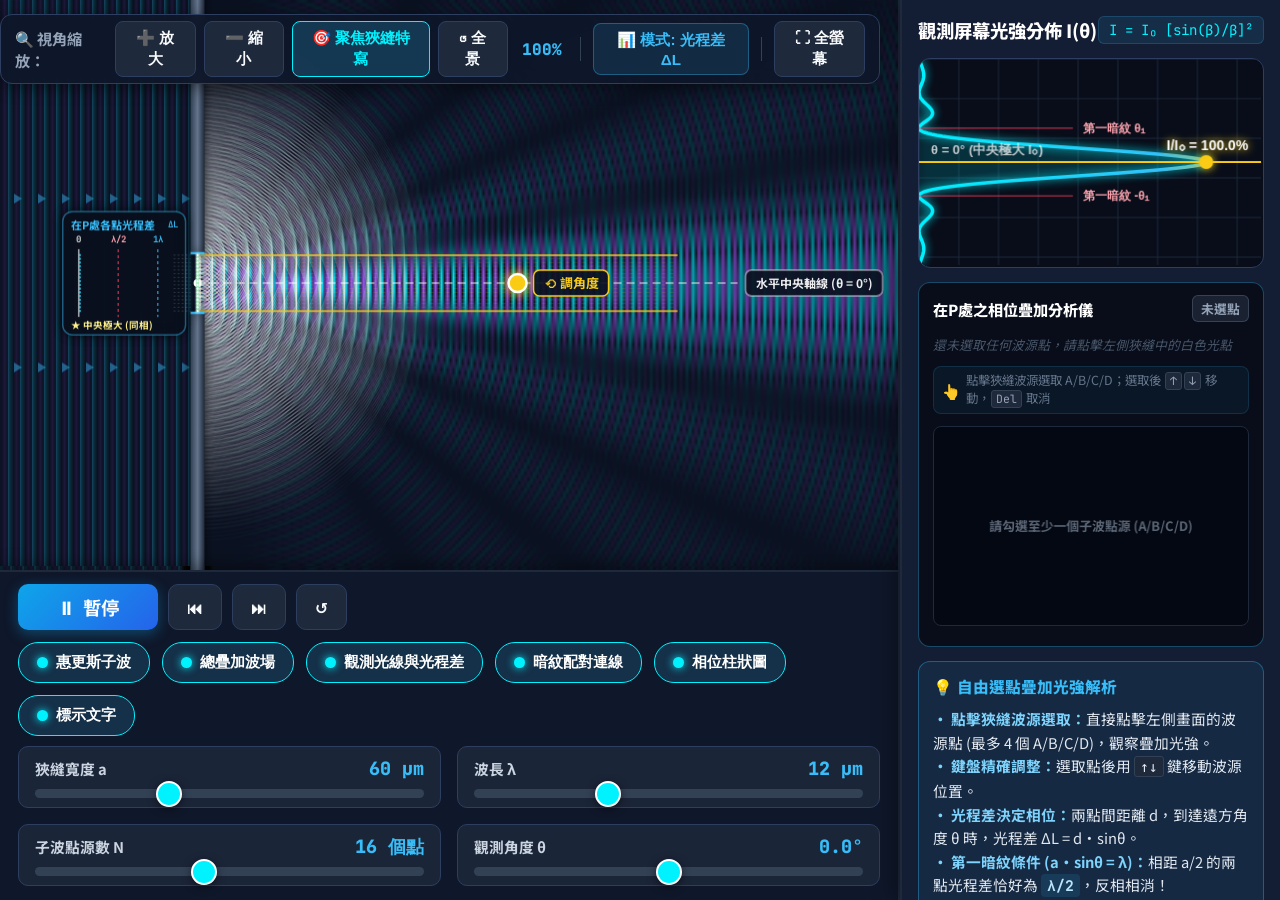
==== commit 33f3b7ec: "改為點選選取ABCD點，刪除滑桿，放大相量羅盤" ====
--- a/huygens-diffraction/index.html
+++ b/huygens-diffraction/index.html
@@ -1,211 +1,211 @@
-<!DOCTYPE html>
-<html lang="zh-TW">
-
-<head>
-  <meta charset="UTF-8">
-  <meta name="viewport" content="width=device-width, initial-scale=1.0, user-scalable=no">
-  <title>單狹縫繞射與惠更斯原理 - 數位黑板教學互動系統</title>
-  <link rel="stylesheet" href="style.css">
-  <link rel="preconnect" href="https://fonts.googleapis.com">
-  <link rel="preconnect" href="https://fonts.gstatic.com" crossorigin>
-  <link
-    href="https://fonts.googleapis.com/css2?family=Noto+Sans+TC:wght@400;500;700;900&family=JetBrains+Mono:wght@500;700&display=swap"
-    rel="stylesheet">
-</head>
-
-<body class="dark-board">
-  <!-- 主操作舞台 (已移除頂部導覽列與指標，最大化畫布展示空間) -->
-  <main class="main-stage">
-    <!-- 左側主要舞台 (模擬視圖 + 底部控制面板) -->
-    <div class="left-stage">
-      <!-- 模擬視圖主畫布容器 -->
-      <div class="simulation-container" id="sim-container">
-        <!-- 主波動畫布 -->
-        <canvas id="wave-canvas"></canvas>
-
-        <!-- 角度與波前引導懸浮圖層 -->
-        <div class="overlay-hud" id="overlay-hud"></div>
-
-        <!-- 狹縫特寫與縮放觸控工具列 (專為數位黑板放大觀察設計) -->
-        <div class="zoom-toolbar" id="zoom-toolbar">
-          <span class="zoom-toolbar-label">🔍 視角縮放：</span>
-          <button id="btn-zoom-in" class="zoom-btn" title="放大狹縫區域">➕ 放大</button>
-          <button id="btn-zoom-out" class="zoom-btn" title="縮小視角">➖ 縮小</button>
-          <button id="btn-focus-slit" class="zoom-btn highlight-zoom" title="特寫放大觀察狹縫開口處 (2.2x)">🎯 聚焦狹縫特寫</button>
-          <button id="btn-zoom-reset" class="zoom-btn" title="恢復全景視角">↺ 全景</button>
-          <span class="zoom-level-badge" id="zoom-level-text">100%</span>
-          <span class="toolbar-sep-v"></span>
-          <button id="btn-phasebar-mode" class="zoom-btn phase-mode-btn" title="切換狹縫左側柱狀圖模式：光程差 ΔL ↔ 即時波動位移 cos φ">📊
-            模式: 光程差 ΔL</button>
-          <span class="toolbar-sep-v"></span>
-          <button id="btn-fullscreen" class="zoom-btn" title="切換全螢幕展示">⛶ 全螢幕</button>
-        </div>
-
-        <!-- 底部非遮擋式教學重點浮動橫幅 (避開主要波場與光線路徑) -->
-        <div class="bottom-hud-banner" id="bottom-hud-banner" style="display: none;">
-          <span class="banner-badge" id="banner-badge">★ 暗紋相消條件</span>
-          <span class="banner-content" id="banner-text">上半部每一點與下半部距離 a/2 的對應點，光程差皆為 λ/2 (相差半波長，反相 180° 完全相消)！</span>
-        </div>
-      </div>
-
-      <!-- 底部大觸控控制面板 (僅佔左側/中間區域，右下方空間保留給右側分析面板) -->
-      <footer class="blackboard-controls">
-        <!-- 播放控制大按鈕組與視覺圖層開關 (第一列緊湊排布) -->
-        <div class="controls-top-row">
-          <div class="control-group playback-group">
-            <button id="btn-play-pause" class="touch-btn primary-btn" title="播放 / 暫停動畫 (快速鍵：空白鍵 Space)">
-              <span class="btn-icon" id="play-icon">⏸</span>
-              <span class="btn-text" id="play-text">暫停</span>
-            </button>
-            <button id="btn-step-prev" class="touch-btn sub-btn" title="上一波形相位微調 (快速鍵：← 方向鍵)">
-              ⏮
-            </button>
-            <button id="btn-step-next" class="touch-btn sub-btn" title="下一波形相位微調 (快速鍵：→ 方向鍵)">
-              ⏭
-            </button>
-            <button id="btn-reset" class="touch-btn sub-btn" title="波形重設 (快速鍵：R)">
-              ↺
-            </button>
-          </div>
-
-          <!-- 視覺顯示模式切換 -->
-          <div class="control-group view-modes">
-
-            <button class="toggle-pill active" id="toggle-wavelets" data-layer="wavelets">
-              <span class="pill-dot"></span> 惠更斯子波
-            </button>
-            <button class="toggle-pill active" id="toggle-wavefield" data-layer="wavefield">
-              <span class="pill-dot"></span> 總疊加波場
-            </button>
-            <button class="toggle-pill active" id="toggle-rays" data-layer="rays">
-              <span class="pill-dot"></span> 觀測光線與光程差
-            </button>
-            <button class="toggle-pill active" id="toggle-pairing" data-layer="pairing">
-              <span class="pill-dot"></span> 暗紋配對連線
-            </button>
-            <button class="toggle-pill active" id="toggle-phasebars" data-layer="phasebars"
-              title="顯示/隱藏狹縫左側各點到達螢幕相位柱狀圖">
-              <span class="pill-dot"></span> 相位柱狀圖
-            </button>
-            <button class="toggle-pill active" id="toggle-labels" data-layer="labels">
-              <span class="pill-dot"></span> 標示文字
-            </button>
-          </div>
-        </div>
-
-        <!-- 核心參數調節滑桿 (大按鈕、大把手，適合手指觸控) -->
-        <div class="control-group sliders-group">
-          <!-- 狹縫寬度 a -->
-          <div class="slider-item">
-            <div class="slider-header">
-              <label for="slider-a">狹縫寬度 a</label>
-              <span class="slider-val" id="val-a">60 μm</span>
-            </div>
-            <input type="range" id="slider-a" min="20" max="140" step="2" value="60" class="touch-slider">
-          </div>
-
-          <!-- 光波波長 λ -->
-          <div class="slider-item">
-            <div class="slider-header">
-              <label for="slider-lambda">波長 λ</label>
-              <span class="slider-val" id="val-lambda">12 μm</span>
-            </div>
-            <input type="range" id="slider-lambda" min="6" max="24" step="1" value="12" class="touch-slider">
-          </div>
-
-          <!-- 惠更斯子波點源數 N -->
-          <div class="slider-item">
-            <div class="slider-header">
-              <label for="slider-n">子波點源數 N</label>
-              <span class="slider-val" id="val-n">16 個點</span>
-            </div>
-            <input type="range" id="slider-n" min="4" max="32" step="2" value="16" class="touch-slider">
-          </div>
-
-          <!-- 觀測角度 θ -->
-          <div class="slider-item">
-            <div class="slider-header">
-              <label for="slider-theta">觀測角度 θ</label>
-              <span class="slider-val" id="val-theta">0.0°</span>
-            </div>
-            <input type="range" id="slider-theta" min="-35" max="35" step="0.1" value="0" class="touch-slider">
-          </div>
-        </div>
-
-        <!-- 一鍵教學預設情境 (課堂直接點擊切換講課重點) -->
-        <div class="control-group presets-group" style="display: none;">
-          <button class="preset-btn" id="preset-center" data-preset="center">
-            1. 中央極大 (θ=0°)
-          </button>
-          <button class="preset-btn" id="preset-min1" data-preset="min1">
-            2. 第一暗紋 (a sinθ = λ)
-          </button>
-          <button class="preset-btn" id="preset-min2" data-preset="min2">
-            3. 第二暗紋 (a sinθ = 2λ)
-          </button>
-          <button class="preset-btn" id="preset-max1" data-preset="max1">
-            4. 第一副極大
-          </button>
-          <button class="preset-btn" id="preset-narrow" data-preset="narrow">
-            5. 狹縫變窄
-          </button>
-          <button class="preset-btn" id="preset-wide" data-preset="wide">
-            6. 狹縫變寬
-          </button>
-        </div>
-      </footer>
-    </div>
-
-    <!-- 右側屏幕光強與干涉條紋圖 (向下延伸至視窗底部，大幅釋放右下方空間) -->
-    <aside class="screen-panel">
-      <div class="panel-header">
-        <span class="panel-title">觀測屏幕光強分佈 I(θ)</span>
-        <span class="formula-tag">I = I₀ [sin(β)/β]²</span>
-      </div>
-
-      <!-- 屏幕光強強度曲線圖 -->
-      <div class="intensity-chart-wrap">
-        <canvas id="intensity-canvas"></canvas>
-      </div>
-
-      <!-- 自由選點子波疊加強度分析儀 (最多4點自由選取，顯示疊加光強) -->
-      <div class="cancellation-scope-wrap" id="scope-wrap">
-        <div class="scope-header">
-          <span class="scope-title">在P處之相位疊加分析儀</span>
-          <span class="scope-badge" id="scope-badge">選點觀察</span>
-        </div>
-
-        <!-- 4個自由選點控制器 -->
-        <div class="free-points-panel" id="free-points-panel">
-          <div class="free-points-header">
-            <span class="free-points-title">選擇子波點源（最多 4 個，勾選後分析疊加強度）</span>
-          </div>
-          <div class="free-points-grid" id="free-points-grid">
-            <!-- 4個點位控制列，由 JS 動態生成 -->
-          </div>
-        </div>
-
-        <canvas id="scope-canvas" height="135"></canvas>
-        <div class="scope-legend" id="scope-legend">
-          <!-- 圖例將由 JS 動態更新 -->
-        </div>
-      </div>
-
-      <!-- 幾何配對分析教學卡片 -->
-      <div class="explanation-card" id="explanation-card">
-        <div class="card-title">&#128161; 自由選點疊加光強解析</div>
-        <p class="card-desc" id="pairing-text">
-          <strong>&#8226; 選取任意子波點源：</strong>可勾選 1～4 個不同位置的點源，觀察其疊加光強與相消情況。<br>
-          <strong>&#8226; 光程差決定相位：</strong>兩點間距離 d，到達遠方角度 θ 時，光程差 ΔL = d·sinθ。<br>
-          <strong>&#8226; 第一暗紋條件 (a·sinθ = λ)：</strong>相距 a/2 的兩點光程差恰好為 <code>λ/2</code>，反相相消（疊加光強為 0）！<br>
-          <strong>&#8226; 第二暗紋 (a·sinθ = 2λ)：</strong>相距 a/2 的兩點光程差為 <code>λ</code> 同相相長；相距 a/4 的兩點光程差為 <code>λ/2</code>
-          反相相消！
-        </p>
-      </div>
-    </aside>
-  </main>
-
-  <script src="app.js"></script>
-</body>
-
-</html>+<!DOCTYPE html>
+<html lang="zh-TW">
+
+<head>
+  <meta charset="UTF-8">
+  <meta name="viewport" content="width=device-width, initial-scale=1.0, user-scalable=no">
+  <title>單狹縫繞射與惠更斯原理 - 數位黑板教學互動系統</title>
+  <link rel="stylesheet" href="style.css">
+  <link rel="preconnect" href="https://fonts.googleapis.com">
+  <link rel="preconnect" href="https://fonts.gstatic.com" crossorigin>
+  <link
+    href="https://fonts.googleapis.com/css2?family=Noto+Sans+TC:wght@400;500;700;900&family=JetBrains+Mono:wght@500;700&display=swap"
+    rel="stylesheet">
+</head>
+
+<body class="dark-board">
+  <!-- 主操作舞台 (已移除頂部導覽列與指標，最大化畫布展示空間) -->
+  <main class="main-stage">
+    <!-- 左側主要舞台 (模擬視圖 + 底部控制面板) -->
+    <div class="left-stage">
+      <!-- 模擬視圖主畫布容器 -->
+      <div class="simulation-container" id="sim-container">
+        <!-- 主波動畫布 -->
+        <canvas id="wave-canvas"></canvas>
+
+        <!-- 角度與波前引導懸浮圖層 -->
+        <div class="overlay-hud" id="overlay-hud"></div>
+
+        <!-- 狹縫特寫與縮放觸控工具列 (專為數位黑板放大觀察設計) -->
+        <div class="zoom-toolbar" id="zoom-toolbar">
+          <span class="zoom-toolbar-label">🔍 視角縮放：</span>
+          <button id="btn-zoom-in" class="zoom-btn" title="放大狹縫區域">➕ 放大</button>
+          <button id="btn-zoom-out" class="zoom-btn" title="縮小視角">➖ 縮小</button>
+          <button id="btn-focus-slit" class="zoom-btn highlight-zoom" title="特寫放大觀察狹縫開口處 (2.2x)">🎯 聚焦狹縫特寫</button>
+          <button id="btn-zoom-reset" class="zoom-btn" title="恢復全景視角">↺ 全景</button>
+          <span class="zoom-level-badge" id="zoom-level-text">100%</span>
+          <span class="toolbar-sep-v"></span>
+          <button id="btn-phasebar-mode" class="zoom-btn phase-mode-btn" title="切換狹縫左側柱狀圖模式：光程差 ΔL ↔ 即時波動位移 cos φ">📊
+            模式: 光程差 ΔL</button>
+          <span class="toolbar-sep-v"></span>
+          <button id="btn-fullscreen" class="zoom-btn" title="切換全螢幕展示">⛶ 全螢幕</button>
+        </div>
+
+        <!-- 底部非遮擋式教學重點浮動橫幅 (避開主要波場與光線路徑) -->
+        <div class="bottom-hud-banner" id="bottom-hud-banner" style="display: none;">
+          <span class="banner-badge" id="banner-badge">★ 暗紋相消條件</span>
+          <span class="banner-content" id="banner-text">上半部每一點與下半部距離 a/2 的對應點，光程差皆為 λ/2 (相差半波長，反相 180° 完全相消)！</span>
+        </div>
+      </div>
+
+      <!-- 底部大觸控控制面板 (僅佔左側/中間區域，右下方空間保留給右側分析面板) -->
+      <footer class="blackboard-controls">
+        <!-- 播放控制大按鈕組與視覺圖層開關 (第一列緊湊排布) -->
+        <div class="controls-top-row">
+          <div class="control-group playback-group">
+            <button id="btn-play-pause" class="touch-btn primary-btn" title="播放 / 暫停動畫 (快速鍵：空白鍵 Space)">
+              <span class="btn-icon" id="play-icon">⏸</span>
+              <span class="btn-text" id="play-text">暫停</span>
+            </button>
+            <button id="btn-step-prev" class="touch-btn sub-btn" title="上一波形相位微調 (快速鍵：← 方向鍵)">
+              ⏮
+            </button>
+            <button id="btn-step-next" class="touch-btn sub-btn" title="下一波形相位微調 (快速鍵：→ 方向鍵)">
+              ⏭
+            </button>
+            <button id="btn-reset" class="touch-btn sub-btn" title="波形重設 (快速鍵：R)">
+              ↺
+            </button>
+          </div>
+
+          <!-- 視覺顯示模式切換 -->
+          <div class="control-group view-modes">
+
+            <button class="toggle-pill active" id="toggle-wavelets" data-layer="wavelets">
+              <span class="pill-dot"></span> 惠更斯子波
+            </button>
+            <button class="toggle-pill active" id="toggle-wavefield" data-layer="wavefield">
+              <span class="pill-dot"></span> 總疊加波場
+            </button>
+            <button class="toggle-pill active" id="toggle-rays" data-layer="rays">
+              <span class="pill-dot"></span> 觀測光線與光程差
+            </button>
+            <button class="toggle-pill active" id="toggle-pairing" data-layer="pairing">
+              <span class="pill-dot"></span> 暗紋配對連線
+            </button>
+            <button class="toggle-pill active" id="toggle-phasebars" data-layer="phasebars"
+              title="顯示/隱藏狹縫左側各點到達螢幕相位柱狀圖">
+              <span class="pill-dot"></span> 相位柱狀圖
+            </button>
+            <button class="toggle-pill active" id="toggle-labels" data-layer="labels">
+              <span class="pill-dot"></span> 標示文字
+            </button>
+          </div>
+        </div>
+
+        <!-- 核心參數調節滑桿 (大按鈕、大把手，適合手指觸控) -->
+        <div class="control-group sliders-group">
+          <!-- 狹縫寬度 a -->
+          <div class="slider-item">
+            <div class="slider-header">
+              <label for="slider-a">狹縫寬度 a</label>
+              <span class="slider-val" id="val-a">60 μm</span>
+            </div>
+            <input type="range" id="slider-a" min="20" max="140" step="2" value="60" class="touch-slider">
+          </div>
+
+          <!-- 光波波長 λ -->
+          <div class="slider-item">
+            <div class="slider-header">
+              <label for="slider-lambda">波長 λ</label>
+              <span class="slider-val" id="val-lambda">12 μm</span>
+            </div>
+            <input type="range" id="slider-lambda" min="6" max="24" step="1" value="12" class="touch-slider">
+          </div>
+
+          <!-- 惠更斯子波點源數 N -->
+          <div class="slider-item">
+            <div class="slider-header">
+              <label for="slider-n">子波點源數 N</label>
+              <span class="slider-val" id="val-n">16 個點</span>
+            </div>
+            <input type="range" id="slider-n" min="4" max="32" step="2" value="16" class="touch-slider">
+          </div>
+
+          <!-- 觀測角度 θ -->
+          <div class="slider-item">
+            <div class="slider-header">
+              <label for="slider-theta">觀測角度 θ</label>
+              <span class="slider-val" id="val-theta">0.0°</span>
+            </div>
+            <input type="range" id="slider-theta" min="-35" max="35" step="0.1" value="0" class="touch-slider">
+          </div>
+        </div>
+
+        <!-- 一鍵教學預設情境 (課堂直接點擊切換講課重點) -->
+        <div class="control-group presets-group" style="display: none;">
+          <button class="preset-btn" id="preset-center" data-preset="center">
+            1. 中央極大 (θ=0°)
+          </button>
+          <button class="preset-btn" id="preset-min1" data-preset="min1">
+            2. 第一暗紋 (a sinθ = λ)
+          </button>
+          <button class="preset-btn" id="preset-min2" data-preset="min2">
+            3. 第二暗紋 (a sinθ = 2λ)
+          </button>
+          <button class="preset-btn" id="preset-max1" data-preset="max1">
+            4. 第一副極大
+          </button>
+          <button class="preset-btn" id="preset-narrow" data-preset="narrow">
+            5. 狹縫變窄
+          </button>
+          <button class="preset-btn" id="preset-wide" data-preset="wide">
+            6. 狹縫變寬
+          </button>
+        </div>
+      </footer>
+    </div>
+
+    <!-- 右側屏幕光強與干涉條紋圖 (向下延伸至視窗底部，大幅釋放右下方空間) -->
+    <aside class="screen-panel">
+      <div class="panel-header">
+        <span class="panel-title">觀測屏幕光強分佈 I(θ)</span>
+        <span class="formula-tag">I = I₀ [sin(β)/β]²</span>
+      </div>
+
+      <!-- 屏幕光強強度曲線圖 -->
+      <div class="intensity-chart-wrap">
+        <canvas id="intensity-canvas"></canvas>
+      </div>
+
+      <!-- 自由選點子波疊加強度分析儀 (點選波源選取，不再用滑桿) -->
+      <div class="cancellation-scope-wrap" id="scope-wrap">
+        <div class="scope-header">
+          <span class="scope-title">在P處之相位疊加分析儀</span>
+          <span class="scope-badge" id="scope-badge">選點觀察</span>
+        </div>
+
+        <!-- 已選點狀態列 -->
+        <div class="free-points-status" id="free-points-status">
+          <!-- 由 JS 動態生成選點狀態徽章 -->
+        </div>
+
+        <!-- 操作說明提示 -->
+        <div class="point-select-hint">
+          <span class="hint-icon">👆</span>
+          <span class="hint-text">點擊狹縫波源選取 A/B/C/D；選取後 <kbd>↑</kbd><kbd>↓</kbd> 移動，<kbd>Del</kbd> 取消</span>
+        </div>
+
+        <canvas id="scope-canvas" height="200"></canvas>
+        <div class="scope-legend" id="scope-legend">
+          <!-- 圖例將由 JS 動態更新 -->
+        </div>
+      </div>
+
+      <!-- 幾何配對分析教學卡片 -->
+      <div class="explanation-card" id="explanation-card">
+        <div class="card-title">&#128161; 自由選點疊加光強解析</div>
+        <p class="card-desc" id="pairing-text">
+          <strong>&#8226; 點擊狹縫波源選取：</strong>直接點擊左側畫面的波源點 (最多 4 個 A/B/C/D)，觀察疊加光強。<br>
+          <strong>&#8226; 鍵盤精確調整：</strong>選取點後用 <kbd style="background:#1e293b;border:1px solid #334155;padding:1px 5px;border-radius:3px;">↑↓</kbd> 鍵移動波源位置。<br>
+          <strong>&#8226; 光程差決定相位：</strong>兩點間距離 d，到達遠方角度 θ 時，光程差 ΔL = d·sinθ。<br>
+          <strong>&#8226; 第一暗紋條件 (a·sinθ = λ)：</strong>相距 a/2 的兩點光程差恰好為 <code>λ/2</code>，反相相消！
+        </p>
+      </div>
+    </aside>
+  </main>
+
+  <script src="app.js"></script>
+</body>
+
+</html>
--- a/huygens-diffraction/style.css
+++ b/huygens-diffraction/style.css
@@ -336,108 +336,113 @@
   border-color: rgba(250, 204, 21, 0.5);
 }
 
-/* 自由選點面板 */
-.free-points-panel {
-  background: rgba(15, 23, 42, 0.85);
-  border: 1.5px solid rgba(56, 189, 248, 0.3);
-  border-radius: 10px;
-  padding: 8px 12px;
-  display: flex;
-  flex-direction: column;
-  gap: 7px;
-  pointer-events: auto !important;
-}
-
-.free-points-header {
-  display: flex;
-  justify-content: space-between;
-  align-items: center;
-  margin-bottom: 2px;
-}
-
-.free-points-title {
-  font-size: 0.84rem;
-  font-weight: 700;
+/* 已選點狀態列 (取代滑桿面板) */
+.free-points-status {
+  display: flex;
+  flex-wrap: wrap;
+  gap: 6px;
+  min-height: 28px;
+  align-items: center;
+}
+
+/* 每個已選點的徽章 */
+.fp-status-badge {
+  display: inline-flex;
+  align-items: center;
+  gap: 5px;
+  padding: 4px 10px 4px 6px;
+  border-radius: 20px;
+  font-size: 0.82rem;
+  font-weight: 700;
+  cursor: pointer;
+  border: 1.5px solid var(--fp-color, rgba(56,189,248,0.5));
+  background: rgba(30, 41, 59, 0.85);
+  color: var(--fp-color, #38bdf8);
+  transition: all 0.15s ease;
+  user-select: none;
+}
+
+.fp-status-badge:hover {
+  background: rgba(30, 41, 59, 1);
+  filter: brightness(1.2);
+}
+
+.fp-status-badge.fp-selected-active {
+  box-shadow: 0 0 10px var(--fp-color, rgba(56,189,248,0.5));
+  background: rgba(30, 41, 59, 1);
+}
+
+.fp-status-dot {
+  width: 9px;
+  height: 9px;
+  border-radius: 50%;
+  background: var(--fp-color, #38bdf8);
+  box-shadow: 0 0 6px var(--fp-color, #38bdf8);
+  flex-shrink: 0;
+}
+
+.fp-status-del {
+  display: inline-flex;
+  align-items: center;
+  justify-content: center;
+  width: 14px;
+  height: 14px;
+  border-radius: 50%;
+  background: rgba(255,255,255,0.12);
+  font-size: 0.65rem;
+  margin-left: 2px;
+  color: rgba(255,255,255,0.6);
+  transition: background 0.1s;
+}
+.fp-status-badge:hover .fp-status-del {
+  background: rgba(244, 63, 94, 0.5);
+  color: #fff;
+}
+
+/* 空狀態提示 */
+.fp-status-empty {
+  font-size: 0.8rem;
+  color: #475569;
+  font-style: italic;
+}
+
+/* 操作說明提示 */
+.point-select-hint {
+  display: flex;
+  align-items: center;
+  gap: 6px;
+  padding: 5px 8px;
+  background: rgba(56, 189, 248, 0.06);
+  border: 1px solid rgba(56, 189, 248, 0.15);
+  border-radius: 8px;
+}
+
+.hint-icon {
+  font-size: 0.9rem;
+  flex-shrink: 0;
+}
+
+.hint-text {
+  font-size: 0.78rem;
+  color: #64748b;
+  line-height: 1.4;
+}
+
+.hint-text kbd {
+  display: inline-block;
+  background: #1e293b;
+  border: 1px solid #334155;
+  border-radius: 3px;
+  padding: 0px 4px;
+  font-family: var(--font-mono);
+  font-size: 0.72rem;
   color: #94a3b8;
-}
-
-/* 每個選點列 */
-.free-points-grid {
-  display: flex;
-  flex-direction: column;
-  gap: 6px;
-  pointer-events: auto !important;
-}
-
-.fp-row {
-  display: flex;
-  align-items: center;
-  gap: 8px;
-  background: rgba(30, 41, 59, 0.7);
-  border: 1.5px solid transparent;
-  border-radius: 8px;
-  padding: 5px 10px;
-  transition: border-color 0.15s ease, background 0.15s ease;
-  pointer-events: auto !important;
-  user-select: auto !important;
-  -webkit-user-select: auto !important;
-}
-
-.fp-row.fp-enabled {
-  border-color: var(--fp-color, rgba(56,189,248,0.5));
-  background: rgba(30, 41, 59, 0.95);
-}
-
-.fp-checkbox {
-  width: 18px;
-  height: 18px;
-  cursor: pointer;
-  accent-color: var(--fp-color, var(--accent-cyan));
-  flex-shrink: 0;
-  pointer-events: auto !important;
-}
-
-.fp-color-swatch {
-  width: 12px;
-  height: 12px;
-  border-radius: 50%;
-  flex-shrink: 0;
-  box-shadow: 0 0 6px var(--fp-color, #00f2fe);
-}
-
-.fp-label {
-  font-size: 0.82rem;
-  font-weight: 700;
-  color: #cbd5e1;
-  min-width: 28px;
-  flex-shrink: 0;
-  cursor: pointer;
-  pointer-events: auto !important;
-  user-select: auto !important;
-}
-
-.fp-slider {
-  flex: 1;
-  min-width: 0;
-  cursor: pointer;
-  pointer-events: auto !important;
-  touch-action: pan-x !important;
-}
-
-.fp-val {
-  font-family: var(--font-mono);
-  font-size: 0.8rem;
-  font-weight: 700;
-  color: var(--fp-color, var(--accent-cyan));
-  min-width: 44px;
-  text-align: right;
-  flex-shrink: 0;
-  user-select: auto !important;
+  margin: 0 1px;
 }
 
 #scope-canvas {
   width: 100%;
-  height: 135px;
+  height: 200px;
   border-radius: 8px;
   background: #040812;
   border: 1px solid #1e293b;
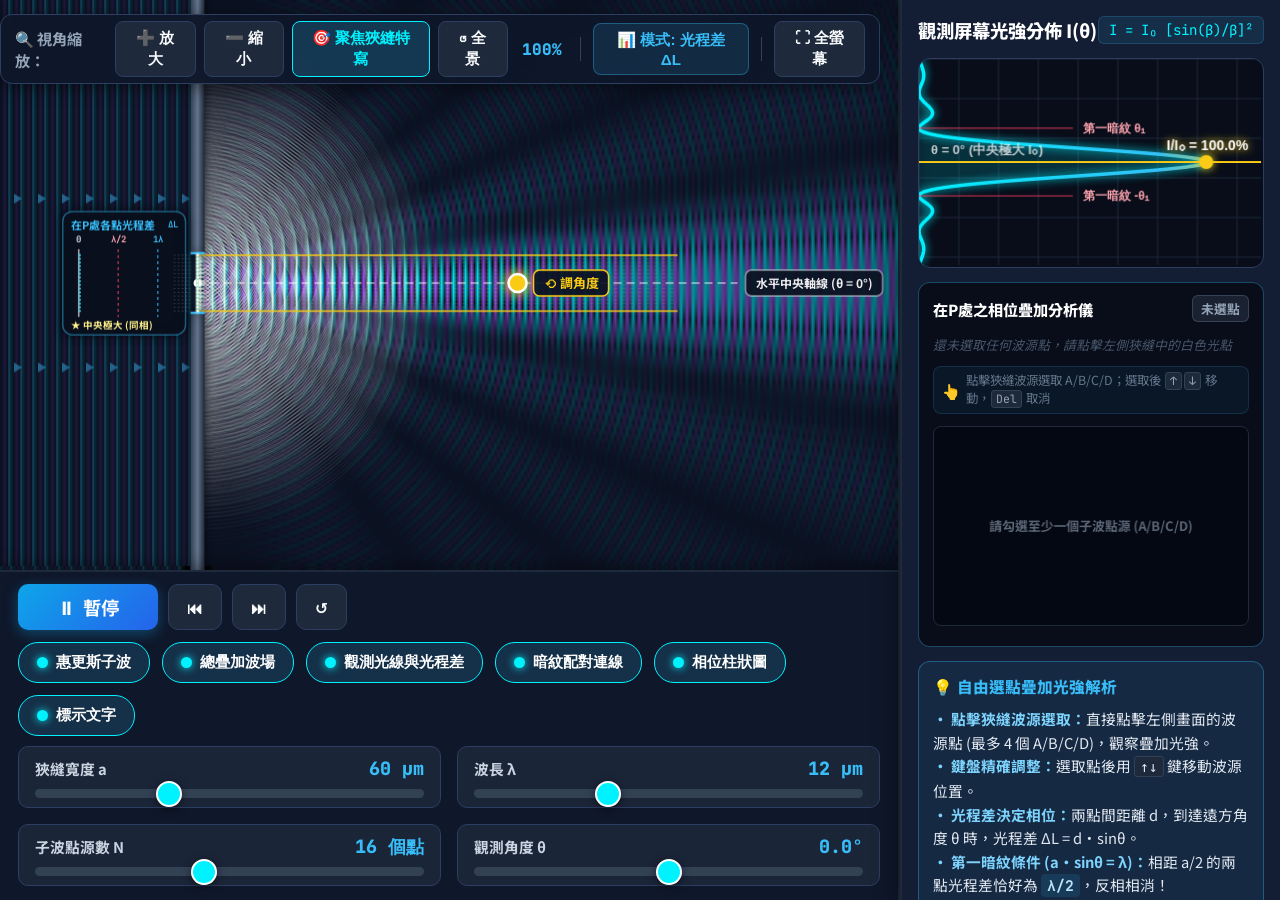
==== commit 1902012c: "稍改一點文字敘述" ====
--- a/huygens-diffraction/index.html
+++ b/huygens-diffraction/index.html
@@ -197,7 +197,8 @@
         <div class="card-title">&#128161; 自由選點疊加光強解析</div>
         <p class="card-desc" id="pairing-text">
           <strong>&#8226; 點擊狹縫波源選取：</strong>直接點擊左側畫面的波源點 (最多 4 個 A/B/C/D)，觀察疊加光強。<br>
-          <strong>&#8226; 鍵盤精確調整：</strong>選取點後用 <kbd style="background:#1e293b;border:1px solid #334155;padding:1px 5px;border-radius:3px;">↑↓</kbd> 鍵移動波源位置。<br>
+          <strong>&#8226; 鍵盤精確調整：</strong>選取點後用 <kbd
+            style="background:#1e293b;border:1px solid #334155;padding:1px 5px;border-radius:3px;">↑↓</kbd> 鍵移動波源位置。<br>
           <strong>&#8226; 光程差決定相位：</strong>兩點間距離 d，到達遠方角度 θ 時，光程差 ΔL = d·sinθ。<br>
           <strong>&#8226; 第一暗紋條件 (a·sinθ = λ)：</strong>相距 a/2 的兩點光程差恰好為 <code>λ/2</code>，反相相消！
         </p>
@@ -208,4 +209,4 @@
   <script src="app.js"></script>
 </body>
 
-</html>
+</html>
